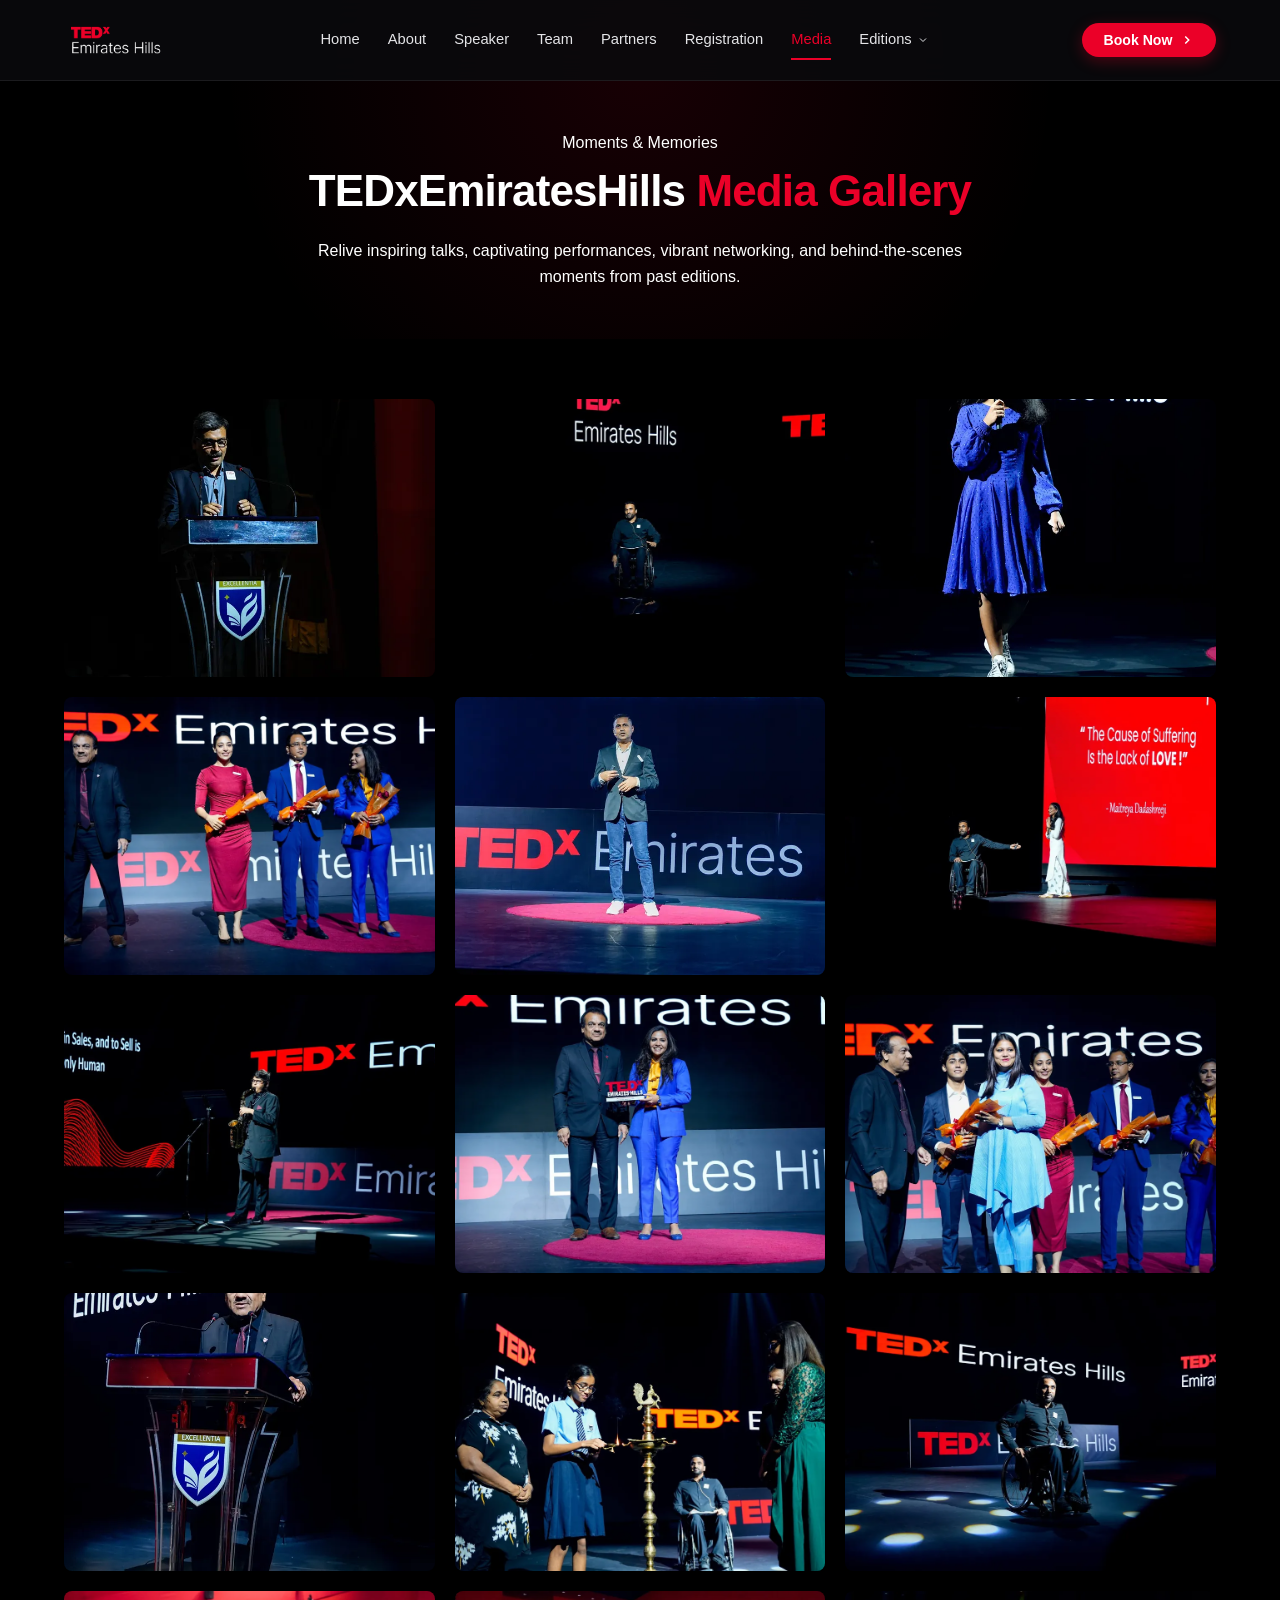
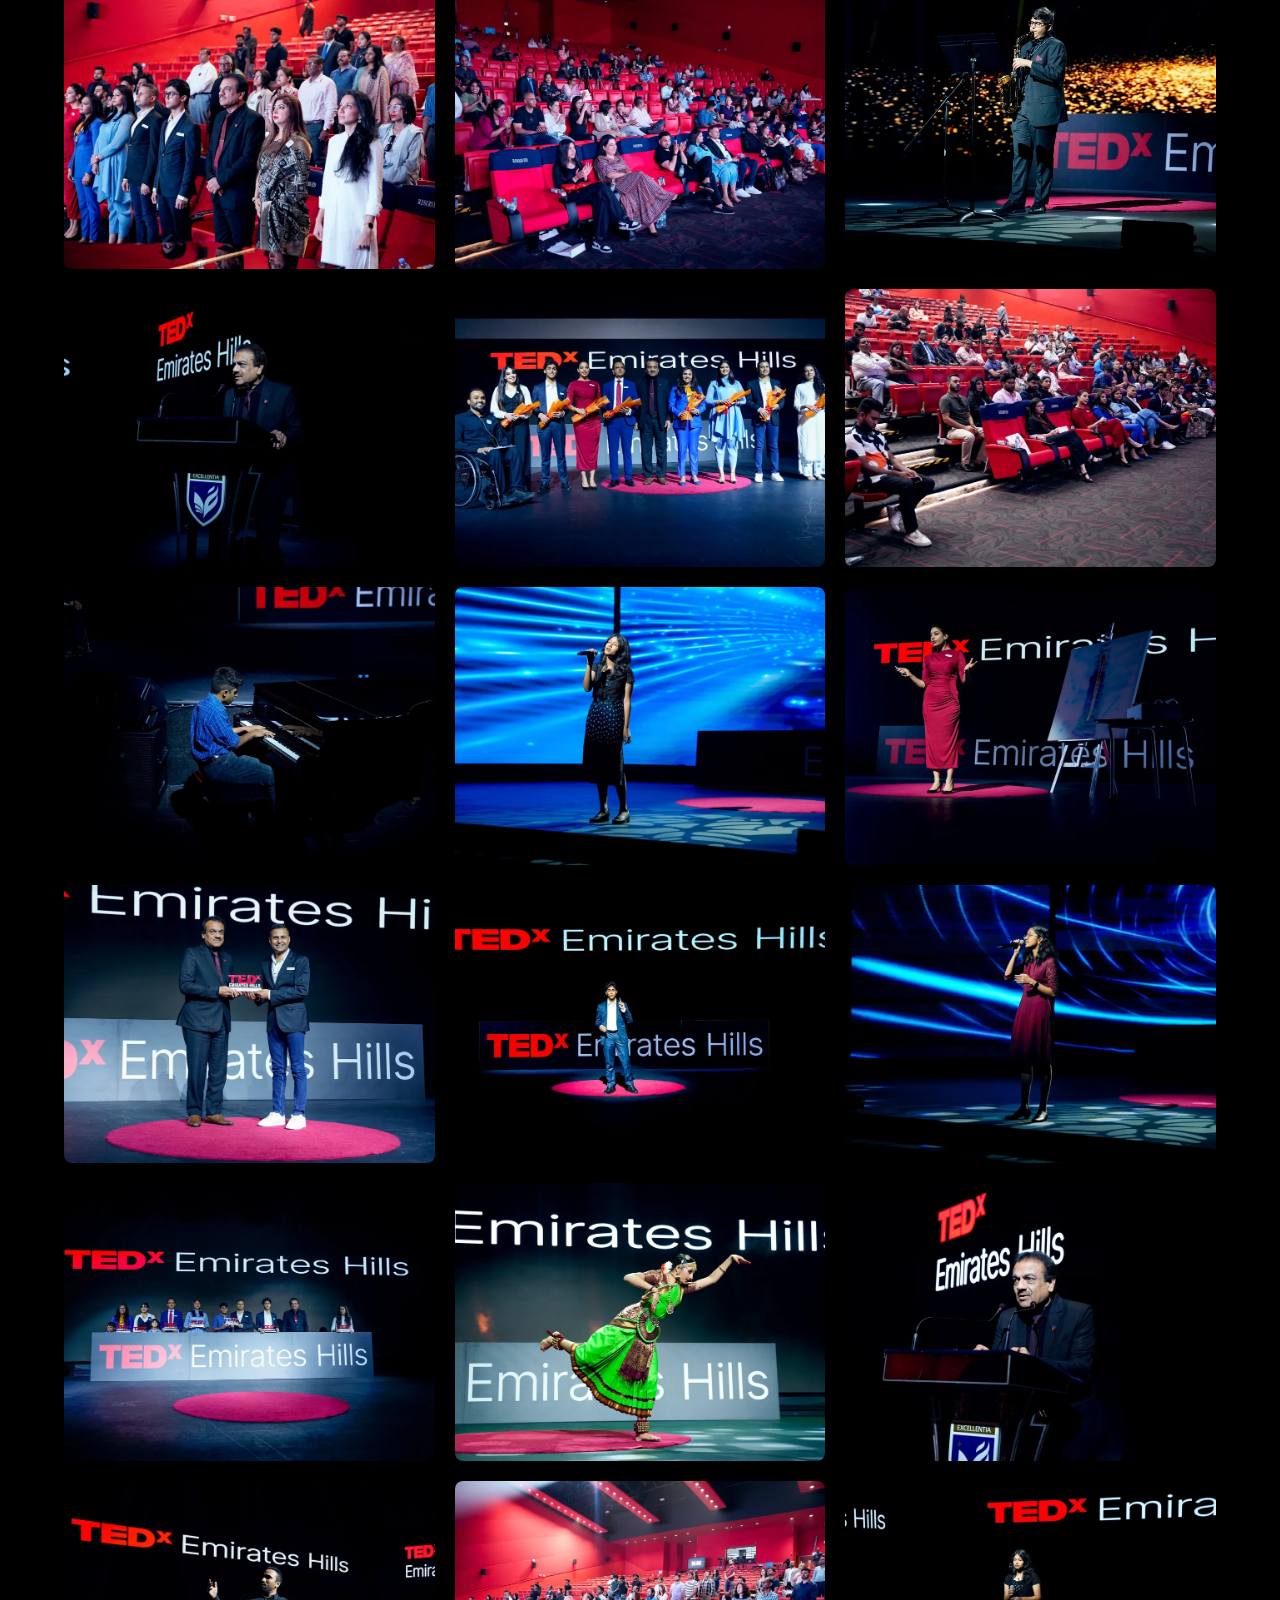
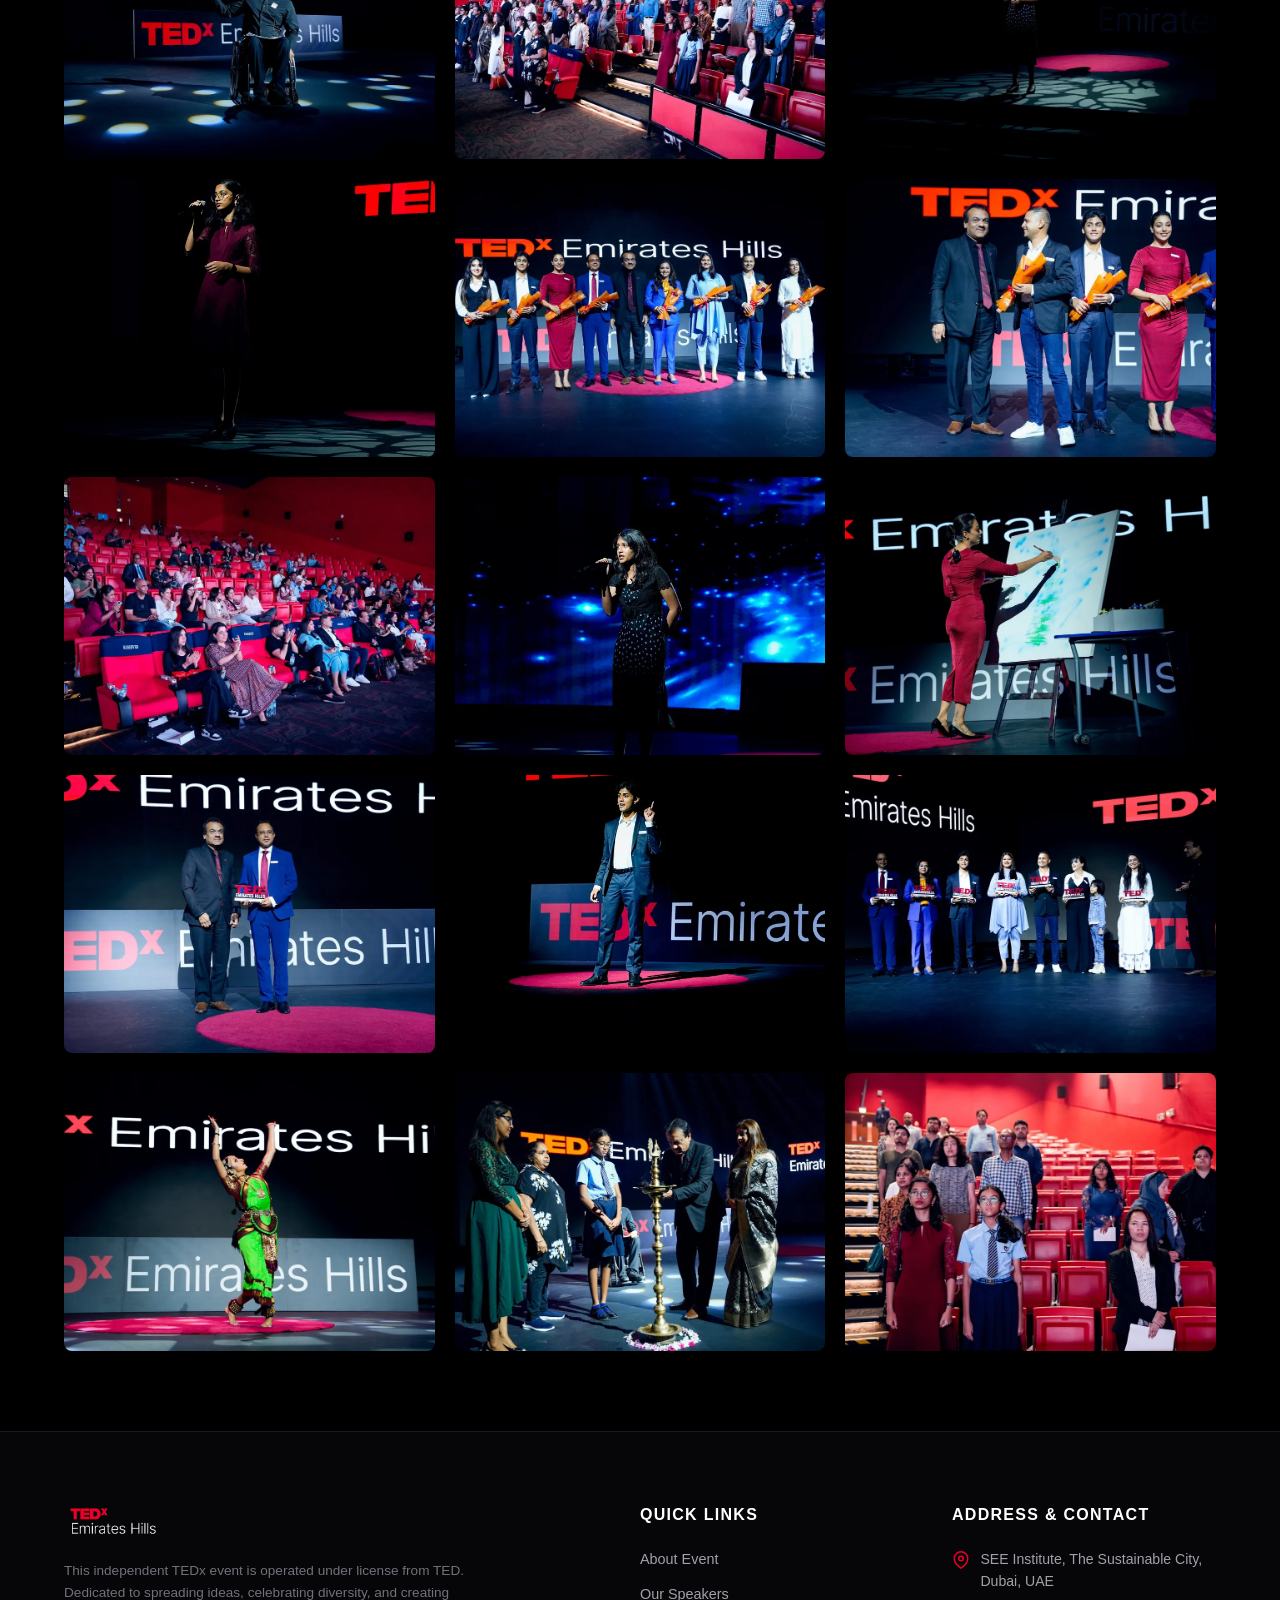
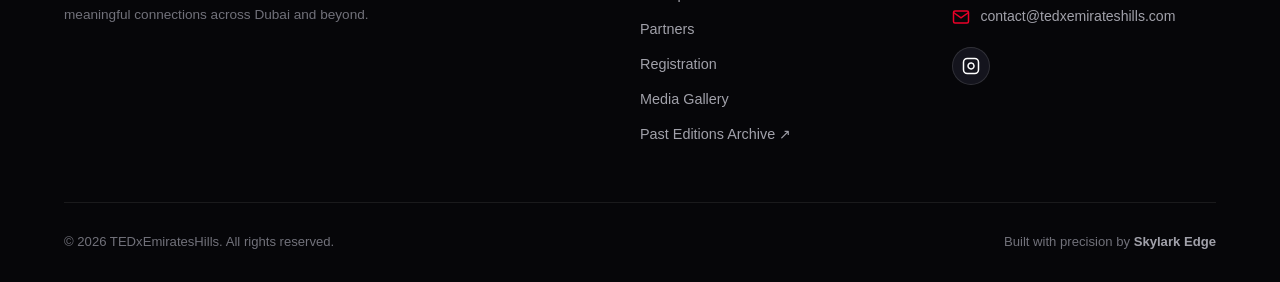
==== media.html @ da3a1e07 "Initial commit: Static, optimized conversion of TEDxEmiratesHills main website" ====
<!DOCTYPE html>
<html lang="en">
<head>
  <meta charset="UTF-8">
  <meta name="viewport" content="width=device-width, initial-scale=1.0">
  <title>Media Gallery | TEDxEmiratesHills</title>
  <meta name="description" content="Explore photos, talks, and moments from past editions of TEDxEmiratesHills in Dubai, UAE.">
  <meta name="keywords" content="TEDxEmiratesHills gallery, TEDx Dubai photos, TEDx media, event photography">

  <!-- OpenGraph -->
  <meta property="og:title" content="Media Gallery | TEDxEmiratesHills">
  <meta property="og:description" content="Relive memorable moments from TEDxEmiratesHills editions.">
  <meta property="og:image" content="assets/images/gallery/photo-01.webp">
  <meta property="og:url" content="https://tedxemirateshills.com/media.html">
  <meta property="og:type" content="website">

  <!-- Favicon -->
  <link rel="icon" type="image/png" href="assets/images/common/favicon.png">

  <!-- Stylesheet -->
  <link rel="stylesheet" href="assets/css/style.css">
</head>
<body>

  <!-- ========================================================================
       PRELOADER
       ======================================================================== -->
  <div id="preloader">
    <img src="assets/images/common/logo.png" alt="TEDxEmiratesHills" class="preloader-logo">
    <div class="preloader-spinner"></div>
  </div>

  <!-- ========================================================================
       HEADER & NAVBAR
       ======================================================================== -->
  <header class="site-header scrolled">
    <div class="container nav-container">
      <div class="brand-wrap">
        <a href="index.html" title="TEDxEmiratesHills">
          <img src="assets/images/common/logo.png" alt="TEDxEmiratesHills Logo" class="brand-logo">
        </a>
      </div>

      <nav class="main-nav" id="main-nav-menu" aria-label="Main Navigation">
        <a href="index.html" class="nav-link">Home</a>
        <a href="index.html#about" class="nav-link">About</a>
        <a href="index.html#speaker" class="nav-link">Speaker</a>
        <a href="index.html#team" class="nav-link">Team</a>
        <a href="index.html#partner1" class="nav-link">Partners</a>
        <a href="index.html#ticket" class="nav-link">Registration</a>
        <a href="media.html" class="nav-link active">Media</a>
        
        <!-- Editions Dropdown -->
        <div class="nav-dropdown">
          <span class="nav-dropdown-toggle">
            <span>Editions</span>
            <svg width="12" height="12" viewBox="0 0 24 24" fill="none" stroke="currentColor" stroke-width="2"><path d="m6 9 6 6 6-6"></path></svg>
          </span>
          <div class="nav-dropdown-menu">
            <a href="https://event.tedxemirateshills.com" target="_blank" rel="noopener noreferrer" class="nav-dropdown-item">All Editions Hub ↗</a>
            <a href="https://event.tedxemirateshills.com#edition-2026" target="_blank" rel="noopener noreferrer" class="nav-dropdown-item">2026 Edition</a>
            <a href="https://event.tedxemirateshills.com#edition-2025" target="_blank" rel="noopener noreferrer" class="nav-dropdown-item">2025 Edition</a>
            <a href="https://event.tedxemirateshills.com#edition-2024" target="_blank" rel="noopener noreferrer" class="nav-dropdown-item">2024 Edition</a>
          </div>
        </div>
      </nav>

      <div class="nav-actions">
        <button class="btn-book-now open-modal-trigger">
          <span>Book Now</span>
          <svg width="14" height="14" viewBox="0 0 24 24" fill="none" stroke="currentColor" stroke-width="2.5"><path d="m9 18 6-6-6-6"></path></svg>
        </button>

        <button class="mobile-menu-btn" id="mobile-menu-toggle" aria-label="Toggle menu" aria-expanded="false">
          <svg width="24" height="24" viewBox="0 0 24 24" fill="none" stroke="currentColor" stroke-width="2"><line x1="3" y1="12" x2="21" y2="12"></line><line x1="3" y1="6" x2="21" y2="6"></line><line x1="3" y1="18" x2="21" y2="18"></line></svg>
        </button>
      </div>
    </div>
  </header>

  <!-- ========================================================================
       HERO BANNER
       ======================================================================== -->
  <section class="media-hero">
    <div class="container">
      <div class="section-tag">
        <span class="tag-dot"></span>
        <span>Moments & Memories</span>
      </div>
      <h1 class="section-title">TEDxEmiratesHills <span>Media Gallery</span></h1>
      <p class="section-lead" style="max-width: 650px; margin: 0.75rem auto 0;">
        Relive inspiring talks, captivating performances, vibrant networking, and behind-the-scenes moments from past editions.
      </p>
    </div>
  </section>

  <!-- ========================================================================
       GALLERY GRID
       ======================================================================== -->
  <section class="section" style="padding-top: 20px;">
    <div class="container">
      <div class="gallery-grid">
        <div class="gallery-item"><img src="assets/images/gallery/photo-01.webp" alt="TEDxEmiratesHills Moment 1" class="gallery-thumb" loading="lazy"></div>
        <div class="gallery-item"><img src="assets/images/gallery/photo-02.webp" alt="TEDxEmiratesHills Moment 2" class="gallery-thumb" loading="lazy"></div>
        <div class="gallery-item"><img src="assets/images/gallery/photo-03.webp" alt="TEDxEmiratesHills Moment 3" class="gallery-thumb" loading="lazy"></div>
        <div class="gallery-item"><img src="assets/images/gallery/photo-04.webp" alt="TEDxEmiratesHills Moment 4" class="gallery-thumb" loading="lazy"></div>
        <div class="gallery-item"><img src="assets/images/gallery/photo-05.webp" alt="TEDxEmiratesHills Moment 5" class="gallery-thumb" loading="lazy"></div>
        <div class="gallery-item"><img src="assets/images/gallery/photo-06.webp" alt="TEDxEmiratesHills Moment 6" class="gallery-thumb" loading="lazy"></div>
        <div class="gallery-item"><img src="assets/images/gallery/photo-07.webp" alt="TEDxEmiratesHills Moment 7" class="gallery-thumb" loading="lazy"></div>
        <div class="gallery-item"><img src="assets/images/gallery/photo-08.webp" alt="TEDxEmiratesHills Moment 8" class="gallery-thumb" loading="lazy"></div>
        <div class="gallery-item"><img src="assets/images/gallery/photo-09.webp" alt="TEDxEmiratesHills Moment 9" class="gallery-thumb" loading="lazy"></div>
        <div class="gallery-item"><img src="assets/images/gallery/photo-10.webp" alt="TEDxEmiratesHills Moment 10" class="gallery-thumb" loading="lazy"></div>
        <div class="gallery-item"><img src="assets/images/gallery/photo-11.webp" alt="TEDxEmiratesHills Moment 11" class="gallery-thumb" loading="lazy"></div>
        <div class="gallery-item"><img src="assets/images/gallery/photo-12.webp" alt="TEDxEmiratesHills Moment 12" class="gallery-thumb" loading="lazy"></div>
        <div class="gallery-item"><img src="assets/images/gallery/photo-13.webp" alt="TEDxEmiratesHills Moment 13" class="gallery-thumb" loading="lazy"></div>
        <div class="gallery-item"><img src="assets/images/gallery/photo-14.webp" alt="TEDxEmiratesHills Moment 14" class="gallery-thumb" loading="lazy"></div>
        <div class="gallery-item"><img src="assets/images/gallery/photo-15.webp" alt="TEDxEmiratesHills Moment 15" class="gallery-thumb" loading="lazy"></div>
        <div class="gallery-item"><img src="assets/images/gallery/photo-16.webp" alt="TEDxEmiratesHills Moment 16" class="gallery-thumb" loading="lazy"></div>
        <div class="gallery-item"><img src="assets/images/gallery/photo-17.webp" alt="TEDxEmiratesHills Moment 17" class="gallery-thumb" loading="lazy"></div>
        <div class="gallery-item"><img src="assets/images/gallery/photo-18.webp" alt="TEDxEmiratesHills Moment 18" class="gallery-thumb" loading="lazy"></div>
        <div class="gallery-item"><img src="assets/images/gallery/photo-19.webp" alt="TEDxEmiratesHills Moment 19" class="gallery-thumb" loading="lazy"></div>
        <div class="gallery-item"><img src="assets/images/gallery/photo-20.webp" alt="TEDxEmiratesHills Moment 20" class="gallery-thumb" loading="lazy"></div>
        <div class="gallery-item"><img src="assets/images/gallery/photo-21.webp" alt="TEDxEmiratesHills Moment 21" class="gallery-thumb" loading="lazy"></div>
        <div class="gallery-item"><img src="assets/images/gallery/photo-22.webp" alt="TEDxEmiratesHills Moment 22" class="gallery-thumb" loading="lazy"></div>
        <div class="gallery-item"><img src="assets/images/gallery/photo-23.webp" alt="TEDxEmiratesHills Moment 23" class="gallery-thumb" loading="lazy"></div>
        <div class="gallery-item"><img src="assets/images/gallery/photo-24.webp" alt="TEDxEmiratesHills Moment 24" class="gallery-thumb" loading="lazy"></div>
        <div class="gallery-item"><img src="assets/images/gallery/photo-25.webp" alt="TEDxEmiratesHills Moment 25" class="gallery-thumb" loading="lazy"></div>
        <div class="gallery-item"><img src="assets/images/gallery/photo-26.webp" alt="TEDxEmiratesHills Moment 26" class="gallery-thumb" loading="lazy"></div>
        <div class="gallery-item"><img src="assets/images/gallery/photo-27.webp" alt="TEDxEmiratesHills Moment 27" class="gallery-thumb" loading="lazy"></div>
        <div class="gallery-item"><img src="assets/images/gallery/photo-28.webp" alt="TEDxEmiratesHills Moment 28" class="gallery-thumb" loading="lazy"></div>
        <div class="gallery-item"><img src="assets/images/gallery/photo-29.webp" alt="TEDxEmiratesHills Moment 29" class="gallery-thumb" loading="lazy"></div>
        <div class="gallery-item"><img src="assets/images/gallery/photo-30.webp" alt="TEDxEmiratesHills Moment 30" class="gallery-thumb" loading="lazy"></div>
        <div class="gallery-item"><img src="assets/images/gallery/photo-31.webp" alt="TEDxEmiratesHills Moment 31" class="gallery-thumb" loading="lazy"></div>
        <div class="gallery-item"><img src="assets/images/gallery/photo-32.webp" alt="TEDxEmiratesHills Moment 32" class="gallery-thumb" loading="lazy"></div>
        <div class="gallery-item"><img src="assets/images/gallery/photo-33.webp" alt="TEDxEmiratesHills Moment 33" class="gallery-thumb" loading="lazy"></div>
        <div class="gallery-item"><img src="assets/images/gallery/photo-34.webp" alt="TEDxEmiratesHills Moment 34" class="gallery-thumb" loading="lazy"></div>
        <div class="gallery-item"><img src="assets/images/gallery/photo-35.webp" alt="TEDxEmiratesHills Moment 35" class="gallery-thumb" loading="lazy"></div>
        <div class="gallery-item"><img src="assets/images/gallery/photo-36.webp" alt="TEDxEmiratesHills Moment 36" class="gallery-thumb" loading="lazy"></div>
        <div class="gallery-item"><img src="assets/images/gallery/photo-37.webp" alt="TEDxEmiratesHills Moment 37" class="gallery-thumb" loading="lazy"></div>
        <div class="gallery-item"><img src="assets/images/gallery/photo-38.webp" alt="TEDxEmiratesHills Moment 38" class="gallery-thumb" loading="lazy"></div>
        <div class="gallery-item"><img src="assets/images/gallery/photo-39.webp" alt="TEDxEmiratesHills Moment 39" class="gallery-thumb" loading="lazy"></div>
        <div class="gallery-item"><img src="assets/images/gallery/photo-40.webp" alt="TEDxEmiratesHills Moment 40" class="gallery-thumb" loading="lazy"></div>
        <div class="gallery-item"><img src="assets/images/gallery/photo-41.webp" alt="TEDxEmiratesHills Moment 41" class="gallery-thumb" loading="lazy"></div>
        <div class="gallery-item"><img src="assets/images/gallery/photo-42.webp" alt="TEDxEmiratesHills Moment 42" class="gallery-thumb" loading="lazy"></div>
      </div>
    </div>
  </section>

  <!-- ========================================================================
       LIGHTBOX VIEWER
       ======================================================================== -->
  <div class="lightbox-modal" id="gallery-lightbox" role="dialog" aria-modal="true" aria-label="Image preview">
    <button class="lightbox-close" aria-label="Close image preview">&times;</button>
    <img src="" alt="" class="lightbox-img" id="lightbox-img">
  </div>

  <!-- ========================================================================
       FOOTER
       ======================================================================== -->
  <footer class="site-footer">
    <div class="container">
      
      <div class="footer-top">
        <div class="footer-brand">
          <img src="assets/images/common/logo.png" alt="TEDxEmiratesHills" class="footer-logo">
          <p>
            This independent TEDx event is operated under license from TED. Dedicated to spreading ideas, celebrating diversity, and creating meaningful connections across Dubai and beyond.
          </p>
        </div>

        <div class="footer-col">
          <h4 class="footer-col-title">Quick Links</h4>
          <div class="footer-links">
            <a href="index.html#about" class="footer-link">About Event</a>
            <a href="index.html#speaker" class="footer-link">Our Speakers</a>
            <a href="index.html#partner1" class="footer-link">Partners</a>
            <a href="index.html#ticket" class="footer-link">Registration</a>
            <a href="media.html" class="footer-link">Media Gallery</a>
            <a href="https://event.tedxemirateshills.com" target="_blank" rel="noopener noreferrer" class="footer-link">Past Editions Archive ↗</a>
          </div>
        </div>

        <div class="footer-col">
          <h4 class="footer-col-title">Address & Contact</h4>
          <div class="footer-contact-item">
            <svg width="18" height="18" viewBox="0 0 24 24" fill="none" stroke="currentColor" stroke-width="2"><path d="M21 10c0 7-9 13-9 13s-9-6-9-13a9 9 0 0 1 18 0z"></path><circle cx="12" cy="10" r="3"></circle></svg>
            <span>SEE Institute, The Sustainable City, Dubai, UAE</span>
          </div>
          <div class="footer-contact-item">
            <svg width="18" height="18" viewBox="0 0 24 24" fill="none" stroke="currentColor" stroke-width="2"><path d="M4 4h16c1.1 0 2 .9 2 2v12c0 1.1-.9 2-2 2H4c-1.1 0-2-.9-2-2V6c0-1.1.9-2 2-2z"></path><polyline points="22,6 12,13 2,6"></polyline></svg>
            <a href="mailto:contact@tedxemirateshills.com" class="footer-link">contact@tedxemirateshills.com</a>
          </div>

          <div class="social-links">
            <a href="https://www.instagram.com/tedxemirateshills/" target="_blank" rel="noopener noreferrer" class="social-link" title="Instagram">
              <svg width="18" height="18" viewBox="0 0 24 24" fill="none" stroke="currentColor" stroke-width="2"><rect x="2" y="2" width="20" height="20" rx="5" ry="5"></rect><path d="M16 11.37A4 4 0 1 1 12.63 8 4 4 0 0 1 16 11.37z"></path><line x1="17.5" y1="6.5" x2="17.51" y2="6.5"></line></svg>
            </a>
          </div>
        </div>
      </div>

      <div class="footer-bottom">
        <p>&copy; 2026 TEDxEmiratesHills. All rights reserved.</p>
        <p>Built with precision by <a href="https://skylarkedge.in" target="_blank" rel="noopener noreferrer" class="credit-link">Skylark Edge</a></p>
      </div>

    </div>
  </footer>

  <!-- ========================================================================
       MODAL DIALOG (BOOK NOW / FREE TICKET)
       ======================================================================== -->
  <div class="modal-backdrop" id="booking-modal" role="dialog" aria-modal="true" aria-labelledby="modal-title">
    <div class="modal-dialog">
      <button class="modal-close-btn modal-close-trigger" aria-label="Close modal">&times;</button>
      
      <div class="modal-header">
        <h3 id="modal-title">Reserve Your Spot at <span>TEDx Emirates Hills</span></h3>
      </div>

      <div class="modal-body">
        <p>
          Tickets to <strong>TEDxEmiratesHills 2026 are FREE!</strong> We’re excited to welcome you to another inspiring TEDx experience. Attendee registration will be opening soon, and there is no ticket fee to attend.
        </p>
        <p>
          Get ready for an event filled with powerful ideas, meaningful conversations, inspiring speakers, and unforgettable experiences — all completely FREE to attend.
        </p>
        <a href="https://tedxemirateshills.ticmint.com/event/tedx-emirates-hills-16449" target="_blank" rel="noopener noreferrer" class="btn-hero-primary" style="display:inline-flex; width:100%; justify-content:center;">
          <span>Book Free Ticket on Ticmint ↗</span>
        </a>
      </div>
    </div>
  </div>

  <!-- JavaScript -->
  <script src="assets/js/main.js"></script>
</body>
</html>
---- assets/css/style.css ----
/* ==========================================================================
   TEDxEmiratesHills Main Website - Official Production Stylesheet
   Pure, modern, ultra-optimized static CSS
   ========================================================================== */

:root {
  --ted-red: #eb0028;
  --ted-red-hover: #ff173d;
  --ted-red-glow: rgba(235, 0, 40, 0.3);
  --ted-red-soft: rgba(235, 0, 40, 0.1);

  --bg-dark: #000000;
  --bg-dark-surface: #0e0e13;
  --bg-card: #15151c;
  --bg-card-hover: #1c1c25;
  --bg-glass: rgba(10, 10, 14, 0.85);

  --border-subtle: rgba(255, 255, 255, 0.08);
  --border-card: rgba(255, 255, 255, 0.12);
  --border-light: #ececec;

  --text-main: #ffffff;
  --text-muted: #a1a1aa;
  --text-dim: #71717a;
  --text-dark: #18181b;

  --font-sans: -apple-system, BlinkMacSystemFont, "Segoe UI", Roboto, "Helvetica Neue", Arial, sans-serif;
  --font-heading: "Helvetica Neue", Helvetica, Arial, sans-serif;

  --radius-sm: 8px;
  --radius-md: 14px;
  --radius-lg: 20px;
  --radius-full: 9999px;

  --shadow-card: 0 10px 30px rgba(0, 0, 0, 0.6);
  --shadow-hover: 0 16px 40px rgba(0, 0, 0, 0.8), 0 0 20px var(--ted-red-glow);
  --transition: all 0.3s cubic-bezier(0.16, 1, 0.3, 1);
}

*, *::before, *::after {
  box-sizing: border-box;
  margin: 0;
  padding: 0;
}

html {
  scroll-behavior: smooth;
  font-size: 16px;
  background-color: var(--bg-dark);
  color: var(--text-main);
  font-family: var(--font-sans);
  -webkit-font-smoothing: antialiased;
  -moz-osx-font-smoothing: grayscale;
}

body {
  min-height: 100vh;
  line-height: 1.6;
  background-color: var(--bg-dark);
  color: var(--text-main);
  overflow-x: hidden;
}

a {
  color: inherit;
  text-decoration: none;
}

img {
  max-width: 100%;
  height: auto;
  display: block;
}

button, input {
  font-family: inherit;
}

.container {
  width: 100%;
  max-width: 1200px;
  margin: 0 auto;
  padding: 0 1.5rem;
}

/* ==========================================================================
   PRELOADER
   ========================================================================== */

#preloader {
  position: fixed;
  inset: 0;
  background: #000000;
  z-index: 99999;
  display: flex;
  flex-direction: column;
  align-items: center;
  justify-content: center;
  transition: opacity 0.5s ease, visibility 0.5s ease;
}

#preloader.fade-out {
  opacity: 0;
  visibility: hidden;
  pointer-events: none;
}

.preloader-logo {
  height: 48px;
  width: auto;
  margin-bottom: 1.5rem;
  animation: pulseLogo 1.8s infinite ease-in-out;
}

.preloader-spinner {
  width: 40px;
  height: 40px;
  border: 3px solid rgba(255, 255, 255, 0.1);
  border-top-color: var(--ted-red);
  border-radius: 50%;
  animation: spin 0.8s linear infinite;
}

@keyframes spin {
  to { transform: rotate(360deg); }
}

@keyframes pulseLogo {
  0%, 100% { opacity: 0.8; transform: scale(0.98); }
  50% { opacity: 1; transform: scale(1.02); }
}

/* ==========================================================================
   HEADER & NAVBAR
   ========================================================================== */

.site-header {
  position: fixed;
  top: 0;
  left: 0;
  right: 0;
  z-index: 1000;
  background: var(--bg-glass);
  backdrop-filter: blur(16px);
  -webkit-backdrop-filter: blur(16px);
  border-bottom: 1px solid var(--border-subtle);
  transition: var(--transition);
}

.nav-container {
  display: flex;
  align-items: center;
  justify-content: space-between;
  height: 80px;
  gap: 1rem;
}

.brand-wrap {
  display: flex;
  align-items: center;
}

.brand-logo {
  height: 40px;
  width: auto;
  object-fit: contain;
}

.main-nav {
  display: flex;
  align-items: center;
  gap: 1.75rem;
}

.nav-link {
  font-size: 0.92rem;
  font-weight: 500;
  color: #e4e4e7;
  transition: var(--transition);
  position: relative;
  padding: 0.5rem 0;
}

.nav-link:hover,
.nav-link.active {
  color: var(--ted-red);
}

.nav-link::after {
  content: "";
  position: absolute;
  bottom: 0;
  left: 0;
  width: 0%;
  height: 2px;
  background: var(--ted-red);
  transition: width 0.3s ease;
}

.nav-link:hover::after,
.nav-link.active::after {
  width: 100%;
}

/* Dropdown */
.nav-dropdown {
  position: relative;
  display: inline-block;
}

.nav-dropdown-toggle {
  display: inline-flex;
  align-items: center;
  gap: 0.3rem;
  font-size: 0.92rem;
  font-weight: 500;
  color: #e4e4e7;
  cursor: pointer;
  padding: 0.5rem 0;
  transition: var(--transition);
}

.nav-dropdown-toggle:hover {
  color: var(--ted-red);
}

.nav-dropdown-menu {
  position: absolute;
  top: calc(100% + 0.5rem);
  left: 0;
  background: #121218;
  border: 1px solid var(--border-card);
  border-radius: var(--radius-sm);
  padding: 0.5rem 0;
  min-width: 180px;
  box-shadow: 0 10px 30px rgba(0, 0, 0, 0.7);
  opacity: 0;
  visibility: hidden;
  transform: translateY(10px);
  transition: var(--transition);
  z-index: 100;
}

.nav-dropdown:hover .nav-dropdown-menu {
  opacity: 1;
  visibility: visible;
  transform: translateY(0);
}

.nav-dropdown-item {
  display: block;
  padding: 0.6rem 1.25rem;
  font-size: 0.85rem;
  color: #d4d4d8;
  transition: var(--transition);
}

.nav-dropdown-item:hover {
  background: rgba(235, 0, 40, 0.15);
  color: #ffffff;
}

.nav-actions {
  display: flex;
  align-items: center;
  gap: 1rem;
}

.btn-book-now {
  display: inline-flex;
  align-items: center;
  gap: 0.5rem;
  background: var(--ted-red);
  color: #ffffff;
  padding: 0.55rem 1.35rem;
  border-radius: var(--radius-full);
  font-size: 0.88rem;
  font-weight: 700;
  border: none;
  cursor: pointer;
  box-shadow: 0 4px 15px var(--ted-red-glow);
  transition: var(--transition);
}

.btn-book-now:hover {
  background: var(--ted-red-hover);
  transform: translateY(-2px);
  box-shadow: 0 6px 20px rgba(235, 0, 40, 0.45);
}

.mobile-menu-btn {
  display: none;
  background: transparent;
  border: none;
  color: #ffffff;
  cursor: pointer;
  padding: 0.5rem;
}

/* ==========================================================================
   HERO SECTION
   ========================================================================== */

.hero-section {
  padding: 140px 0 60px;
  position: relative;
  background: radial-gradient(circle at 50% 20%, rgba(235, 0, 40, 0.12) 0%, transparent 60%),
              radial-gradient(circle at 10% 80%, rgba(30, 10, 15, 0.5) 0%, transparent 50%),
              #000000;
  overflow: hidden;
  text-align: center;
}

.hero-content {
  position: relative;
  z-index: 2;
  max-width: 900px;
  margin: 0 auto;
}

.hero-logo-banner {
  max-width: 480px;
  margin: 0 auto 1.5rem;
  filter: drop-shadow(0 10px 20px rgba(0, 0, 0, 0.5));
}

.hero-headline {
  font-size: clamp(2rem, 5vw, 3.25rem);
  font-weight: 800;
  letter-spacing: -0.02em;
  line-height: 1.2;
  margin-bottom: 1.25rem;
  color: #ffffff;
}

.hero-date-box {
  display: inline-flex;
  align-items: center;
  gap: 0.65rem;
  background: rgba(255, 255, 255, 0.05);
  border: 1px solid var(--border-card);
  padding: 0.55rem 1.25rem;
  border-radius: var(--radius-full);
  font-size: 0.95rem;
  font-weight: 600;
  color: #f4f4f5;
  margin-bottom: 1.75rem;
}

.hero-date-box svg {
  color: var(--ted-red);
}

.hero-cta-group {
  display: flex;
  align-items: center;
  justify-content: center;
  gap: 1rem;
  flex-wrap: wrap;
}

.btn-hero-primary {
  display: inline-flex;
  align-items: center;
  gap: 0.5rem;
  background: var(--ted-red);
  color: #ffffff;
  padding: 0.8rem 2rem;
  border-radius: var(--radius-full);
  font-size: 1rem;
  font-weight: 700;
  box-shadow: 0 4px 20px var(--ted-red-glow);
  transition: var(--transition);
}

.btn-hero-primary:hover {
  background: var(--ted-red-hover);
  transform: translateY(-2px);
  box-shadow: 0 8px 25px rgba(235, 0, 40, 0.5);
}

.btn-hero-secondary {
  display: inline-flex;
  align-items: center;
  gap: 0.5rem;
  background: rgba(255, 255, 255, 0.08);
  border: 1px solid var(--border-card);
  color: #ffffff;
  padding: 0.8rem 1.75rem;
  border-radius: var(--radius-full);
  font-size: 1rem;
  font-weight: 600;
  transition: var(--transition);
}

.btn-hero-secondary:hover {
  background: rgba(255, 255, 255, 0.15);
  transform: translateY(-2px);
}

/* ==========================================================================
   ABOUT SECTION
   ========================================================================== */

.about-section {
  padding: 80px 0;
  background: #000000;
  position: relative;
}

.section-title-wrap {
  text-align: center;
  margin-bottom: 3.5rem;
}

.section-subtitle {
  color: var(--ted-red);
  font-size: 0.88rem;
  font-weight: 800;
  text-transform: uppercase;
  letter-spacing: 0.1em;
  margin-bottom: 0.5rem;
  display: block;
}

.section-title {
  font-size: clamp(2rem, 4vw, 2.75rem);
  font-weight: 800;
  letter-spacing: -0.02em;
  color: #ffffff;
}

.section-title span {
  color: var(--ted-red);
}

.about-lead-box {
  background: linear-gradient(135deg, #14141d 0%, #0c0c12 100%);
  border: 1px solid var(--border-card);
  border-radius: var(--radius-lg);
  padding: 2.5rem;
  margin-bottom: 3.5rem;
  box-shadow: var(--shadow-card);
}

.about-lead-header {
  display: flex;
  align-items: center;
  justify-content: space-between;
  flex-wrap: wrap;
  gap: 1rem;
  padding-bottom: 1.5rem;
  margin-bottom: 1.5rem;
  border-bottom: 1px solid var(--border-subtle);
}

.about-theme-title {
  font-size: 1.35rem;
  font-weight: 700;
  color: #ffffff;
}

.about-meta-tag {
  display: inline-flex;
  align-items: center;
  gap: 0.45rem;
  background: rgba(235, 0, 40, 0.12);
  color: #ff4d66;
  border: 1px solid rgba(235, 0, 40, 0.3);
  padding: 0.35rem 0.85rem;
  border-radius: var(--radius-full);
  font-size: 0.82rem;
  font-weight: 600;
}

.about-lead-body p {
  color: #d1d5db;
  font-size: 1.05rem;
  line-height: 1.8;
  margin-bottom: 1.25rem;
}

.about-lead-body p:last-child {
  margin-bottom: 0;
}

/* 4 Feature Cards (from WordPress Elementor source) */
.about_tedx_features {
  display: grid;
  grid-template-columns: repeat(4, 1fr);
  gap: 1.5rem;
  margin-top: 2rem;
}

.about_feature_card {
  background: #13131b;
  border: 1px solid var(--border-card);
  border-radius: 14px;
  padding: 30px 24px;
  min-height: 270px;
  display: flex;
  flex-direction: column;
  transition: var(--transition);
  position: relative;
  overflow: hidden;
  box-shadow: 0 10px 30px rgba(0, 0, 0, 0.4);
}

.about_feature_card::before {
  content: "";
  position: absolute;
  left: 0;
  top: 0;
  width: 4px;
  height: 100%;
  background: var(--ted-red);
  transform: scaleY(0);
  transform-origin: top;
  transition: 0.35s ease;
}

.about_feature_card:hover::before {
  transform: scaleY(1);
}

.about_feature_card:hover {
  transform: translateY(-6px);
  background: #191924;
  border-color: rgba(235, 0, 40, 0.4);
  box-shadow: 0 16px 40px rgba(0, 0, 0, 0.6);
}

.about_icon_box {
  width: 54px;
  height: 54px;
  border-radius: 12px;
  background: rgba(235, 0, 40, 0.12);
  display: flex;
  align-items: center;
  justify-content: center;
  margin-bottom: 20px;
  transition: 0.35s ease;
}

.about_feature_card:hover .about_icon_box {
  background: var(--ted-red);
}

.about_icon_box svg {
  width: 26px;
  height: 26px;
  fill: var(--ted-red);
  transition: 0.35s ease;
}

.about_feature_card:hover .about_icon_box svg {
  fill: #ffffff;
}

.about_feature_title {
  font-size: 1.2rem;
  font-weight: 700;
  color: #ffffff;
  margin-bottom: 12px;
}

.about_feature_desc {
  color: var(--text-muted);
  font-size: 0.92rem;
  line-height: 1.65;
}

.about_feature_desc strong {
  color: var(--ted-red);
  font-size: 1rem;
}

/* ==========================================================================
   SPEAKERS SECTION
   ========================================================================== */

.speakers-section {
  padding: 90px 0;
  background: radial-gradient(circle at 50% 0%, rgba(20, 10, 15, 0.6) 0%, #000000 60%);
  position: relative;
}

.speakers-grid {
  display: grid;
  grid-template-columns: repeat(4, 1fr);
  gap: 1.75rem;
  margin-bottom: 3.5rem;
}

.speaker-card {
  background: var(--bg-card);
  border: 1px solid var(--border-card);
  border-radius: var(--radius-md);
  padding: 1.75rem 1.25rem;
  display: flex;
  flex-direction: column;
  align-items: center;
  text-align: center;
  transition: var(--transition);
  position: relative;
  overflow: hidden;
}

.speaker-card:hover {
  background: var(--bg-card-hover);
  border-color: rgba(235, 0, 40, 0.5);
  transform: translateY(-6px);
  box-shadow: var(--shadow-hover);
}

.speaker-avatar-wrap {
  width: 128px;
  height: 128px;
  border-radius: 50%;
  position: relative;
  margin-bottom: 1.25rem;
  padding: 3px;
  background: linear-gradient(135deg, var(--ted-red), rgba(255, 255, 255, 0.15));
  box-shadow: 0 6px 20px rgba(0, 0, 0, 0.5);
}

.speaker-img {
  width: 100%;
  height: 100%;
  object-fit: cover;
  border-radius: 50%;
  background: #1b1b22;
  transition: var(--transition);
}

.speaker-card:hover .speaker-img {
  transform: scale(1.04);
}

.speaker-name {
  font-size: 1.15rem;
  font-weight: 700;
  color: #ffffff;
  margin-bottom: 0.4rem;
  line-height: 1.3;
}

.speaker-role {
  font-size: 0.86rem;
  color: var(--text-muted);
  line-height: 1.45;
  margin-top: auto;
}

/* Call to Action: Nominate as Speaker */
.speaker-nominate-banner {
  background: linear-gradient(135deg, rgba(235, 0, 40, 0.12) 0%, rgba(20, 20, 28, 0.8) 100%);
  border: 1px solid rgba(235, 0, 40, 0.35);
  border-radius: var(--radius-lg);
  padding: 2.25rem 2.5rem;
  display: flex;
  align-items: center;
  justify-content: space-between;
  flex-wrap: wrap;
  gap: 1.5rem;
  box-shadow: 0 10px 30px rgba(0, 0, 0, 0.5);
}

.nominate-text h3 {
  font-size: 1.5rem;
  font-weight: 800;
  color: #ffffff;
  margin-bottom: 0.4rem;
}

.nominate-text p {
  color: var(--text-muted);
  font-size: 0.95rem;
}

.btn-nominate {
  display: inline-flex;
  align-items: center;
  gap: 0.5rem;
  background: var(--ted-red);
  color: #ffffff;
  padding: 0.75rem 1.75rem;
  border-radius: var(--radius-full);
  font-size: 0.95rem;
  font-weight: 700;
  box-shadow: 0 4px 15px var(--ted-red-glow);
  transition: var(--transition);
}

.btn-nominate:hover {
  background: var(--ted-red-hover);
  transform: translateY(-2px);
  box-shadow: 0 6px 20px rgba(235, 0, 40, 0.5);
}

/* ==========================================================================
   SPECIAL GUESTS & PERFORMANCES
   ========================================================================== */

.sub-showcase-section {
  padding: 50px 0 80px;
  background: #000000;
}

.sub-showcase-title {
  text-align: center;
  font-size: 1.75rem;
  font-weight: 800;
  color: #ffffff;
  margin-bottom: 2rem;
}

.sub-showcase-title span {
  color: var(--ted-red);
}

.guests-grid {
  display: grid;
  grid-template-columns: repeat(4, 1fr);
  gap: 1.5rem;
  margin-bottom: 3.5rem;
}

.role-tag {
  display: inline-block;
  font-size: 0.7rem;
  font-weight: 700;
  text-transform: uppercase;
  letter-spacing: 0.08em;
  padding: 0.2rem 0.65rem;
  border-radius: var(--radius-full);
  margin-bottom: 0.75rem;
}

.role-tag-guest {
  background: rgba(235, 0, 40, 0.15);
  color: #ff4d66;
  border: 1px solid rgba(235, 0, 40, 0.3);
}

.role-tag-performer {
  background: rgba(168, 85, 247, 0.15);
  color: #c084fc;
  border: 1px solid rgba(168, 85, 247, 0.3);
}

.role-tag-team {
  background: rgba(59, 130, 246, 0.15);
  color: #60a5fa;
  border: 1px solid rgba(59, 130, 246, 0.3);
}

/* ==========================================================================
   PARTNERS & SPONSORS
   ========================================================================== */

.partners-section {
  padding: 80px 0;
  background: #09090d;
  border-top: 1px solid var(--border-subtle);
  border-bottom: 1px solid var(--border-subtle);
  position: relative;
}

.partners-grid {
  display: grid;
  grid-template-columns: repeat(4, 1fr);
  gap: 1.25rem;
  margin-bottom: 2.5rem;
}

.partner-card {
  background: #14141c;
  border: 1px solid var(--border-card);
  border-radius: var(--radius-md);
  padding: 1.25rem;
  height: 110px;
  display: flex;
  align-items: center;
  justify-content: center;
  transition: var(--transition);
}

.partner-card:hover {
  background: #1c1c28;
  border-color: rgba(235, 0, 40, 0.4);
  transform: translateY(-3px);
  box-shadow: 0 10px 25px rgba(0, 0, 0, 0.5);
}

.partner-logo {
  max-height: 60px;
  max-width: 160px;
  width: auto;
  object-fit: contain;
  transition: var(--transition);
}

.partner-card:hover .partner-logo {
  transform: scale(1.05);
}

.partner-cta-text {
  text-align: center;
  font-size: 1.1rem;
  color: var(--text-muted);
  margin-top: 1.5rem;
}

.partner-cta-text strong {
  color: #ffffff;
}

/* ==========================================================================
   CORE TEAM SECTION
   ========================================================================== */

.team-section {
  padding: 80px 0;
  background: #000000;
}

.team-grid {
  display: grid;
  grid-template-columns: repeat(2, minmax(240px, 320px));
  justify-content: center;
  gap: 2rem;
}

/* ==========================================================================
   VOLUNTEERING SECTION
   ========================================================================== */

.volunteer-section {
  padding: 90px 0;
  background: radial-gradient(circle at 50% 50%, rgba(235, 0, 40, 0.08) 0%, #000000 70%);
  position: relative;
}

.volunteer-box {
  background: linear-gradient(135deg, #161622 0%, #0e0e15 100%);
  border: 1px solid var(--border-card);
  border-radius: var(--radius-lg);
  padding: 3.5rem;
  box-shadow: var(--shadow-card);
  display: grid;
  grid-template-columns: 1.2fr 0.8fr;
  gap: 3rem;
  align-items: center;
}

.volunteer-content h2 {
  font-size: 2.25rem;
  font-weight: 800;
  color: #ffffff;
  margin-bottom: 1.25rem;
}

.volunteer-content h2 span {
  color: var(--ted-red);
}

.volunteer-content p {
  color: #d1d5db;
  font-size: 1rem;
  line-height: 1.8;
  margin-bottom: 1.25rem;
}

.btn-volunteer {
  display: inline-flex;
  align-items: center;
  gap: 0.5rem;
  background: var(--ted-red);
  color: #ffffff;
  padding: 0.8rem 2rem;
  border-radius: var(--radius-full);
  font-size: 0.95rem;
  font-weight: 700;
  box-shadow: 0 4px 15px var(--ted-red-glow);
  transition: var(--transition);
  margin-top: 0.5rem;
}

.btn-volunteer:hover {
  background: var(--ted-red-hover);
  transform: translateY(-2px);
  box-shadow: 0 8px 25px rgba(235, 0, 40, 0.5);
}

.volunteer-media {
  display: flex;
  justify-content: center;
}

.volunteer-img {
  max-width: 320px;
  border-radius: var(--radius-md);
  box-shadow: 0 10px 30px rgba(0, 0, 0, 0.6);
}

/* ==========================================================================
   TICKETS & REGISTRATION
   ========================================================================== */

.tickets-section {
  padding: 90px 0;
  background: #000000;
}

.ticket-banner-box {
  background: linear-gradient(135deg, #181824 0%, #101017 100%);
  border: 1px solid var(--border-card);
  border-radius: var(--radius-lg);
  padding: 3rem;
  display: grid;
  grid-template-columns: 1fr 1fr;
  gap: 3rem;
  align-items: center;
  box-shadow: var(--shadow-card);
}

.ticket-graphic-wrap {
  text-align: center;
}

.ticket-graphic {
  border-radius: var(--radius-md);
  box-shadow: 0 15px 40px rgba(0, 0, 0, 0.7);
  transition: var(--transition);
}

.ticket-graphic:hover {
  transform: scale(1.02);
}

.ticket-info-wrap h2 {
  font-size: 2rem;
  font-weight: 800;
  color: #ffffff;
  margin-bottom: 1rem;
}

.ticket-info-wrap h2 span {
  color: var(--ted-red);
}

.ticket-info-wrap p {
  color: #d1d5db;
  font-size: 0.98rem;
  line-height: 1.75;
  margin-bottom: 1rem;
}

.btn-book-ticket {
  display: inline-flex;
  align-items: center;
  gap: 0.5rem;
  background: var(--ted-red);
  color: #ffffff;
  padding: 0.85rem 2.25rem;
  border-radius: var(--radius-full);
  font-size: 1rem;
  font-weight: 700;
  box-shadow: 0 4px 15px var(--ted-red-glow);
  transition: var(--transition);
  margin-top: 1rem;
}

.btn-book-ticket:hover {
  background: var(--ted-red-hover);
  transform: translateY(-2px);
  box-shadow: 0 8px 25px rgba(235, 0, 40, 0.5);
}

/* ==========================================================================
   MAP & VENUE
   ========================================================================== */

.map-section {
  padding: 80px 0;
  background: #08080c;
}

.map-container {
  border-radius: var(--radius-lg);
  overflow: hidden;
  border: 1px solid var(--border-card);
  box-shadow: var(--shadow-card);
  height: 420px;
}

.map-container iframe {
  width: 100%;
  height: 100%;
  border: none;
}

/* ==========================================================================
   ABOUT TED & TEDX PROGRAM
   ========================================================================== */

.ted-info-section {
  padding: 80px 0;
  background: #000000;
}

.ted-info-grid {
  display: grid;
  grid-template-columns: 1fr 1fr;
  gap: 2.5rem;
}

.ted-info-card {
  background: #111118;
  border: 1px solid var(--border-card);
  border-radius: var(--radius-lg);
  padding: 2.5rem;
  box-shadow: var(--shadow-card);
}

.ted-info-card h3 {
  font-size: 1.5rem;
  font-weight: 800;
  color: #ffffff;
  margin-bottom: 1rem;
}

.ted-info-card h3 span {
  color: var(--ted-red);
}

.ted-info-card p {
  color: #a1a1aa;
  font-size: 0.95rem;
  line-height: 1.75;
  margin-bottom: 1.5rem;
}

.btn-know-more {
  display: inline-flex;
  align-items: center;
  gap: 0.4rem;
  background: transparent;
  color: #ffffff;
  border: 1px solid var(--border-card);
  padding: 0.5rem 1.25rem;
  border-radius: var(--radius-full);
  font-size: 0.85rem;
  font-weight: 600;
  transition: var(--transition);
}

.btn-know-more:hover {
  background: rgba(255, 255, 255, 0.1);
  border-color: #ffffff;
}

/* ==========================================================================
   MODAL POPUP (FREE PASS REGISTRATION)
   ========================================================================== */

.modal-backdrop {
  position: fixed;
  inset: 0;
  background: rgba(0, 0, 0, 0.85);
  backdrop-filter: blur(8px);
  -webkit-backdrop-filter: blur(8px);
  z-index: 9999;
  display: flex;
  align-items: center;
  justify-content: center;
  padding: 1.5rem;
  opacity: 0;
  visibility: hidden;
  transition: var(--transition);
}

.modal-backdrop.active {
  opacity: 1;
  visibility: visible;
}

.modal-dialog {
  background: #15151e;
  border: 1px solid var(--border-card);
  border-radius: var(--radius-lg);
  max-width: 600px;
  width: 100%;
  padding: 2.5rem;
  position: relative;
  box-shadow: 0 25px 60px rgba(0, 0, 0, 0.9);
  transform: translateY(20px) scale(0.96);
  transition: var(--transition);
}

.modal-backdrop.active .modal-dialog {
  transform: translateY(0) scale(1);
}

.modal-close-btn {
  position: absolute;
  top: 1.25rem;
  right: 1.25rem;
  background: rgba(255, 255, 255, 0.08);
  border: none;
  color: #ffffff;
  width: 36px;
  height: 36px;
  border-radius: 50%;
  cursor: pointer;
  display: flex;
  align-items: center;
  justify-content: center;
  font-size: 1.25rem;
  line-height: 1;
  transition: var(--transition);
}

.modal-close-btn:hover {
  background: var(--ted-red);
}

.modal-header h3 {
  font-size: 1.6rem;
  font-weight: 800;
  color: #ffffff;
  margin-bottom: 1rem;
}

.modal-header h3 span {
  color: var(--ted-red);
}

.modal-body p {
  color: #d1d5db;
  font-size: 0.95rem;
  line-height: 1.7;
  margin-bottom: 1.5rem;
}

/* ==========================================================================
   MEDIA PAGE GALLERY (FOR media.html)
   ========================================================================== */

.media-hero {
  padding: 130px 0 50px;
  text-align: center;
  background: radial-gradient(circle at 50% 20%, rgba(235, 0, 40, 0.1) 0%, transparent 60%), #000000;
}

.gallery-grid {
  display: grid;
  grid-template-columns: repeat(auto-fill, minmax(280px, 1fr));
  gap: 1.25rem;
  padding: 40px 0 80px;
}

.gallery-item {
  position: relative;
  border-radius: var(--radius-sm);
  overflow: hidden;
  aspect-ratio: 4 / 3;
  cursor: pointer;
  background: #181820;
}

.gallery-thumb {
  width: 100%;
  height: 100%;
  object-fit: cover;
  transition: transform 0.4s ease;
}

.gallery-item:hover .gallery-thumb {
  transform: scale(1.06);
}

.gallery-item::after {
  content: "";
  position: absolute;
  inset: 0;
  background: rgba(0, 0, 0, 0.3);
  opacity: 0;
  transition: opacity 0.3s ease;
}

.gallery-item:hover::after {
  opacity: 1;
}

/* Lightbox Modal */
.lightbox-modal {
  position: fixed;
  inset: 0;
  background: rgba(0, 0, 0, 0.95);
  z-index: 99999;
  display: flex;
  align-items: center;
  justify-content: center;
  padding: 2rem;
  opacity: 0;
  visibility: hidden;
  transition: var(--transition);
}

.lightbox-modal.active {
  opacity: 1;
  visibility: visible;
}

.lightbox-img {
  max-width: 90vw;
  max-height: 85vh;
  object-fit: contain;
  border-radius: var(--radius-sm);
  box-shadow: 0 10px 40px rgba(0, 0, 0, 0.8);
}

.lightbox-close {
  position: absolute;
  top: 1.5rem;
  right: 1.5rem;
  background: rgba(255, 255, 255, 0.15);
  border: none;
  color: #ffffff;
  width: 44px;
  height: 44px;
  border-radius: 50%;
  cursor: pointer;
  display: flex;
  align-items: center;
  justify-content: center;
  font-size: 1.5rem;
  transition: var(--transition);
}

.lightbox-close:hover {
  background: var(--ted-red);
}

/* ==========================================================================
   FOOTER
   ========================================================================== */

.site-footer {
  background: #060609;
  border-top: 1px solid var(--border-subtle);
  padding: 70px 0 30px;
  font-size: 0.9rem;
}

.footer-top {
  display: grid;
  grid-template-columns: 2fr 1fr 1fr;
  gap: 3rem;
  margin-bottom: 3.5rem;
}

.footer-brand {
  max-width: 420px;
}

.footer-logo {
  height: 38px;
  width: auto;
  margin-bottom: 1.25rem;
}

.footer-brand p {
  color: #71717a;
  font-size: 0.85rem;
  line-height: 1.6;
}

.footer-col-title {
  font-size: 1rem;
  font-weight: 700;
  color: #ffffff;
  text-transform: uppercase;
  letter-spacing: 0.08em;
  margin-bottom: 1.25rem;
}

.footer-links {
  display: flex;
  flex-direction: column;
  gap: 0.75rem;
}

.footer-link {
  color: #a1a1aa;
  transition: var(--transition);
}

.footer-link:hover {
  color: var(--ted-red);
}

.footer-contact-item {
  display: flex;
  align-items: flex-start;
  gap: 0.65rem;
  color: #a1a1aa;
  margin-bottom: 0.75rem;
  font-size: 0.88rem;
}

.footer-contact-item svg {
  color: var(--ted-red);
  flex-shrink: 0;
  margin-top: 0.2rem;
}

.social-links {
  display: flex;
  align-items: center;
  gap: 0.75rem;
  margin-top: 1.25rem;
}

.social-link {
  width: 38px;
  height: 38px;
  border-radius: 50%;
  background: #14141d;
  border: 1px solid var(--border-card);
  display: flex;
  align-items: center;
  justify-content: center;
  color: #ffffff;
  transition: var(--transition);
}

.social-link:hover {
  background: var(--ted-red);
  border-color: var(--ted-red);
  transform: translateY(-2px);
}

.footer-bottom {
  display: flex;
  align-items: center;
  justify-content: space-between;
  flex-wrap: wrap;
  gap: 1rem;
  padding-top: 1.75rem;
  border-top: 1px solid var(--border-subtle);
  font-size: 0.82rem;
  color: #71717a;
}

.credit-link {
  color: #a1a1aa;
  font-weight: 600;
  transition: var(--transition);
}

.credit-link:hover {
  color: #ffffff;
}

/* ==========================================================================
   RESPONSIVE QUERIES
   ========================================================================== */

@media (max-width: 1024px) {
  .about_tedx_features {
    grid-template-columns: repeat(2, 1fr);
  }

  .speakers-grid {
    grid-template-columns: repeat(3, 1fr);
  }

  .guests-grid {
    grid-template-columns: repeat(2, 1fr);
  }

  .partners-grid {
    grid-template-columns: repeat(3, 1fr);
  }

  .volunteer-box,
  .ticket-banner-box,
  .ted-info-grid {
    grid-template-columns: 1fr;
    gap: 2rem;
  }

  .footer-top {
    grid-template-columns: 1fr 1fr;
  }
}

@media (max-width: 768px) {
  .site-header {
    height: 70px;
  }

  .nav-container {
    height: 70px;
  }

  .main-nav {
    position: fixed;
    top: 70px;
    left: 0;
    right: 0;
    background: #0a0a0f;
    border-bottom: 1px solid var(--border-card);
    flex-direction: column;
    align-items: flex-start;
    padding: 1.5rem;
    gap: 1rem;
    transform: translateY(-100%);
    opacity: 0;
    visibility: hidden;
    transition: var(--transition);
  }

  .main-nav.active {
    transform: translateY(0);
    opacity: 1;
    visibility: visible;
  }

  .mobile-menu-btn {
    display: block;
  }

  .hero-section {
    padding: 110px 0 50px;
  }

  .about_tedx_features {
    grid-template-columns: 1fr;
  }

  .speakers-grid {
    grid-template-columns: repeat(2, 1fr);
    gap: 1rem;
  }

  .partners-grid {
    grid-template-columns: repeat(2, 1fr);
  }

  .footer-top {
    grid-template-columns: 1fr;
    gap: 2rem;
  }
}

@media (max-width: 480px) {
  .speakers-grid {
    grid-template-columns: 1fr;
  }

  .team-grid {
    grid-template-columns: 1fr;
  }
}
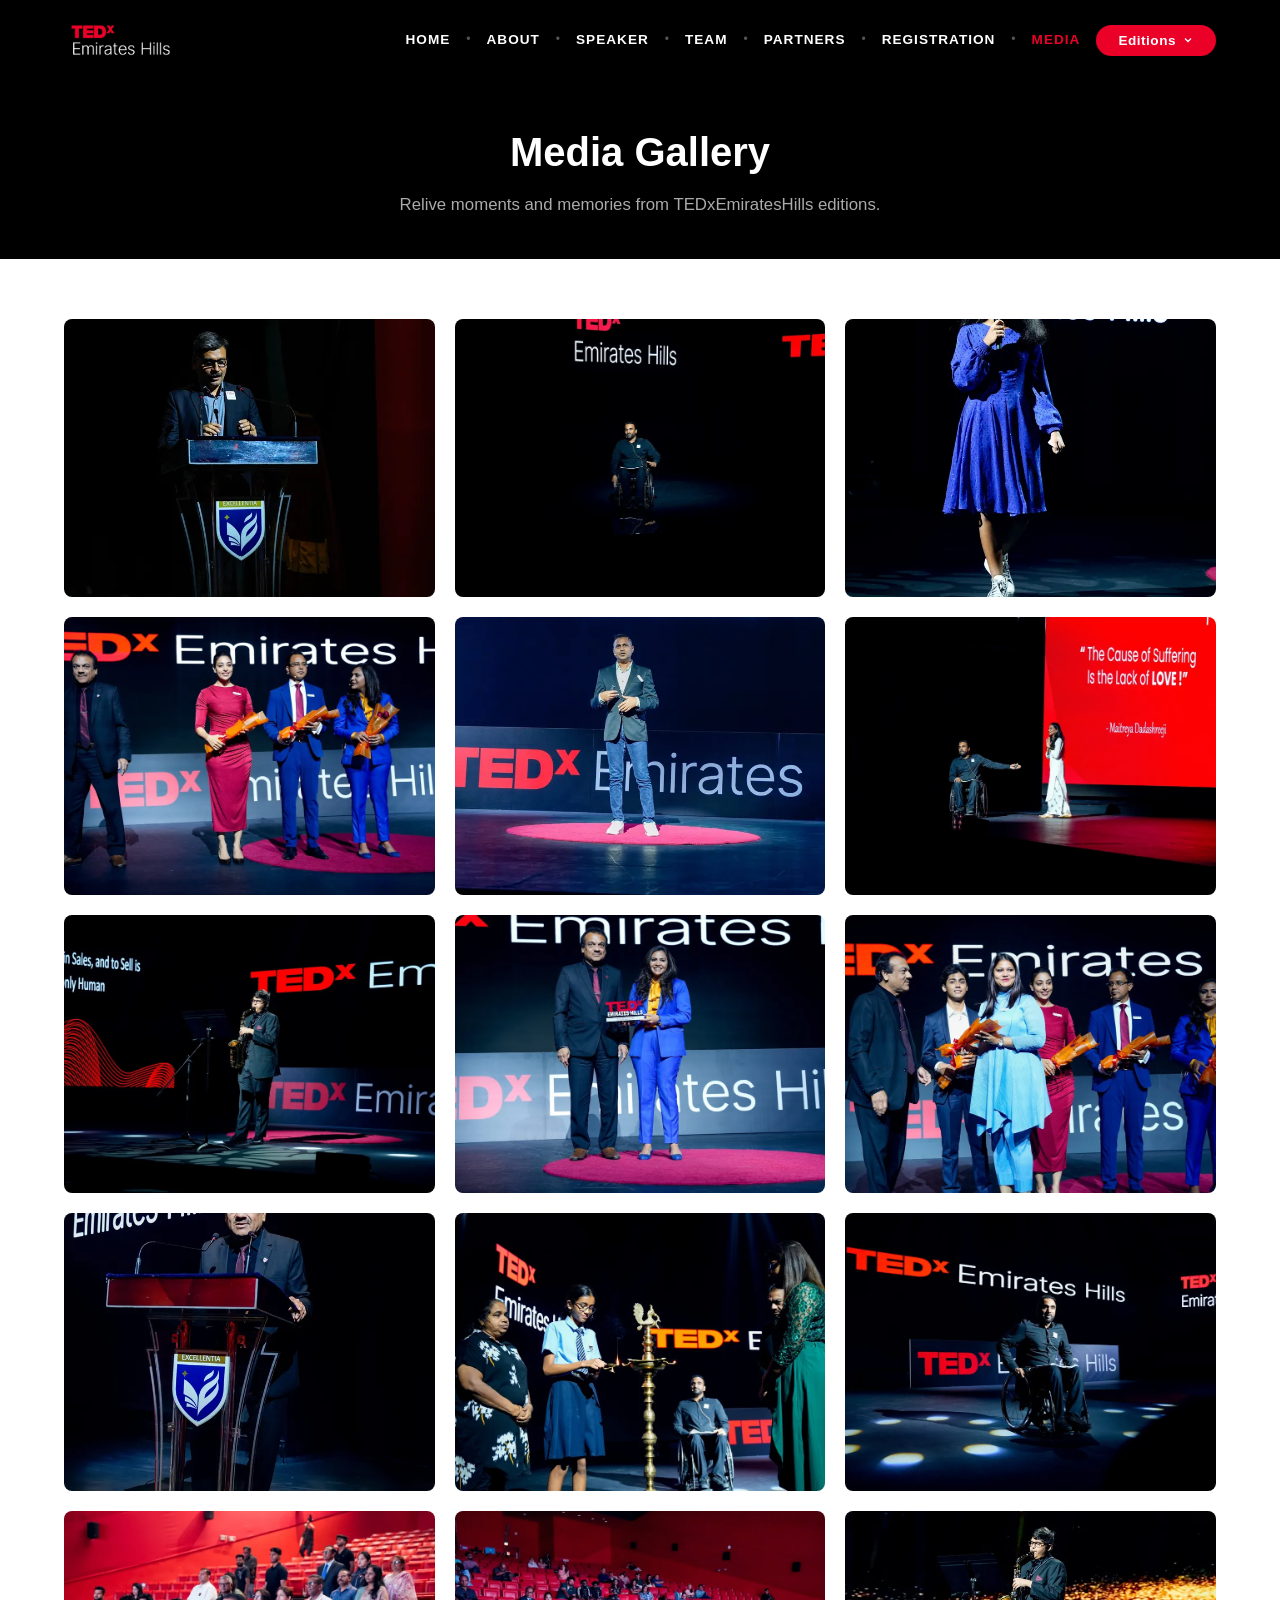
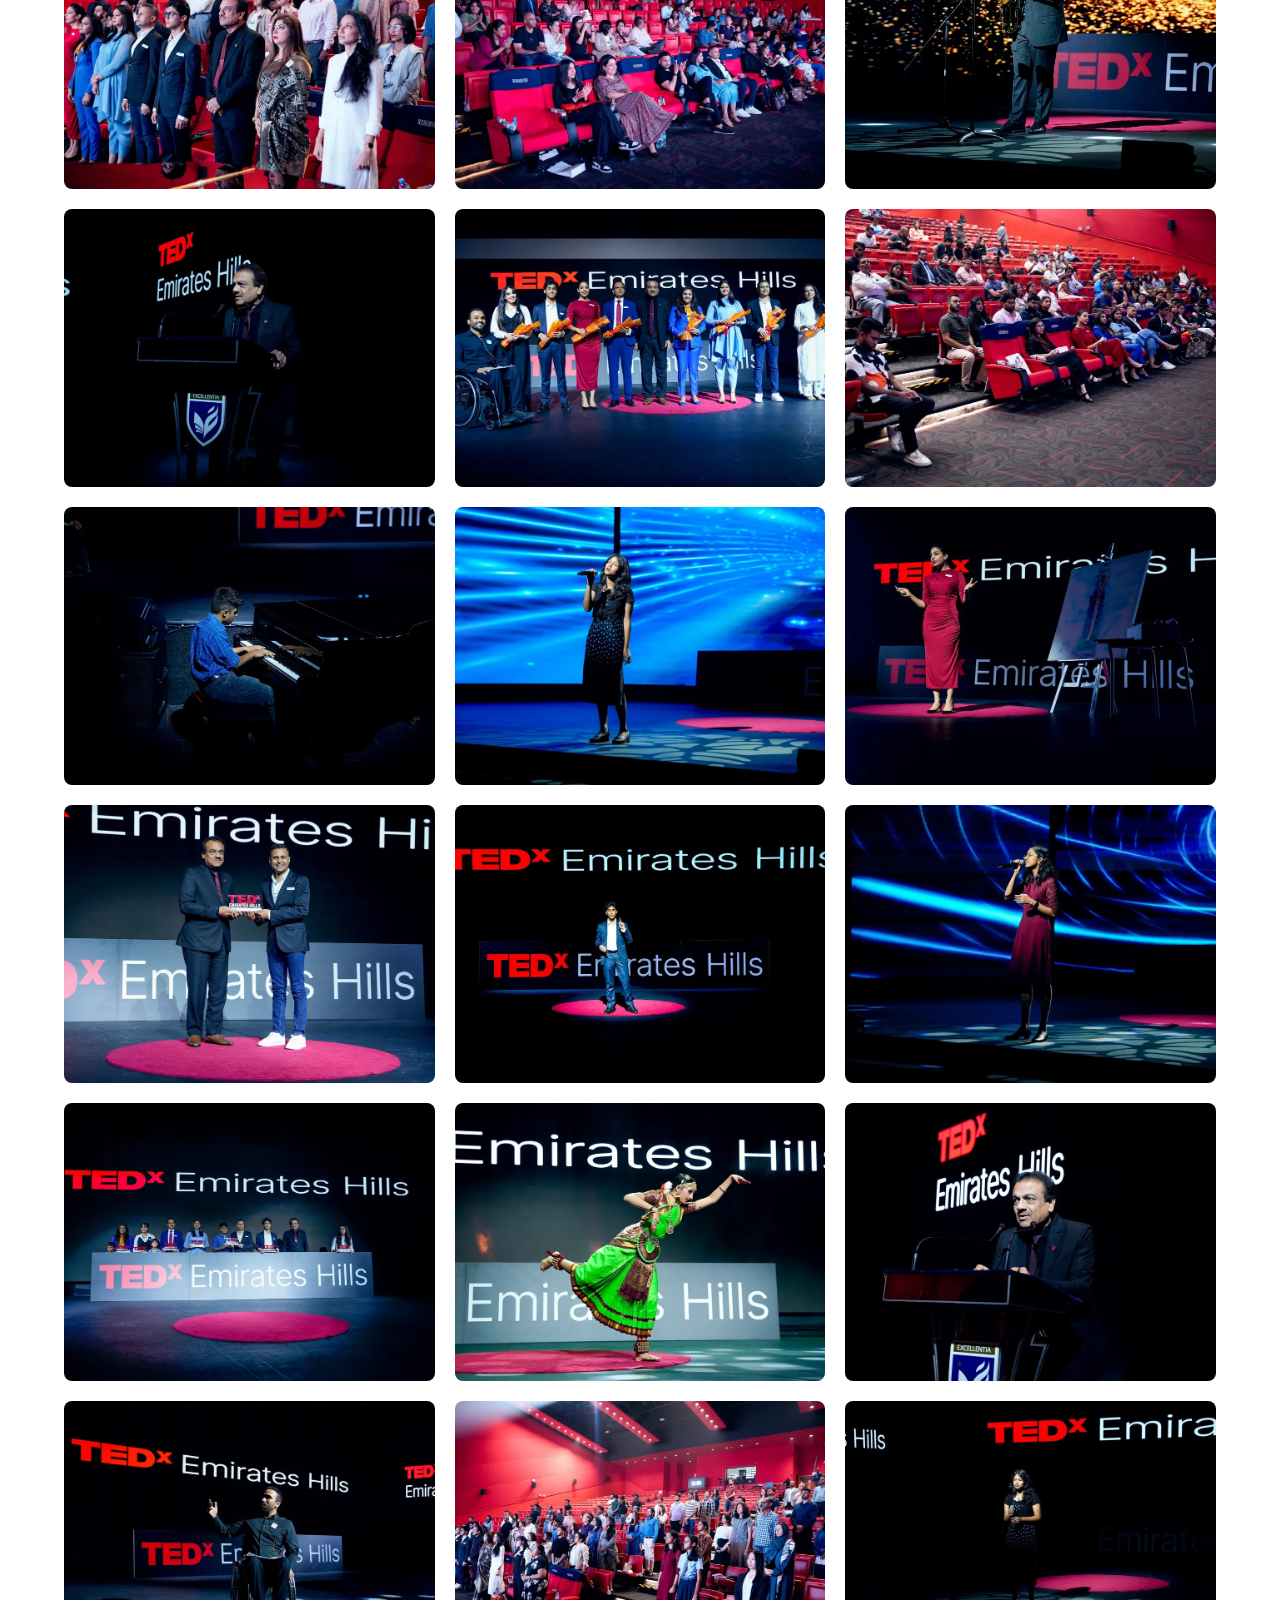
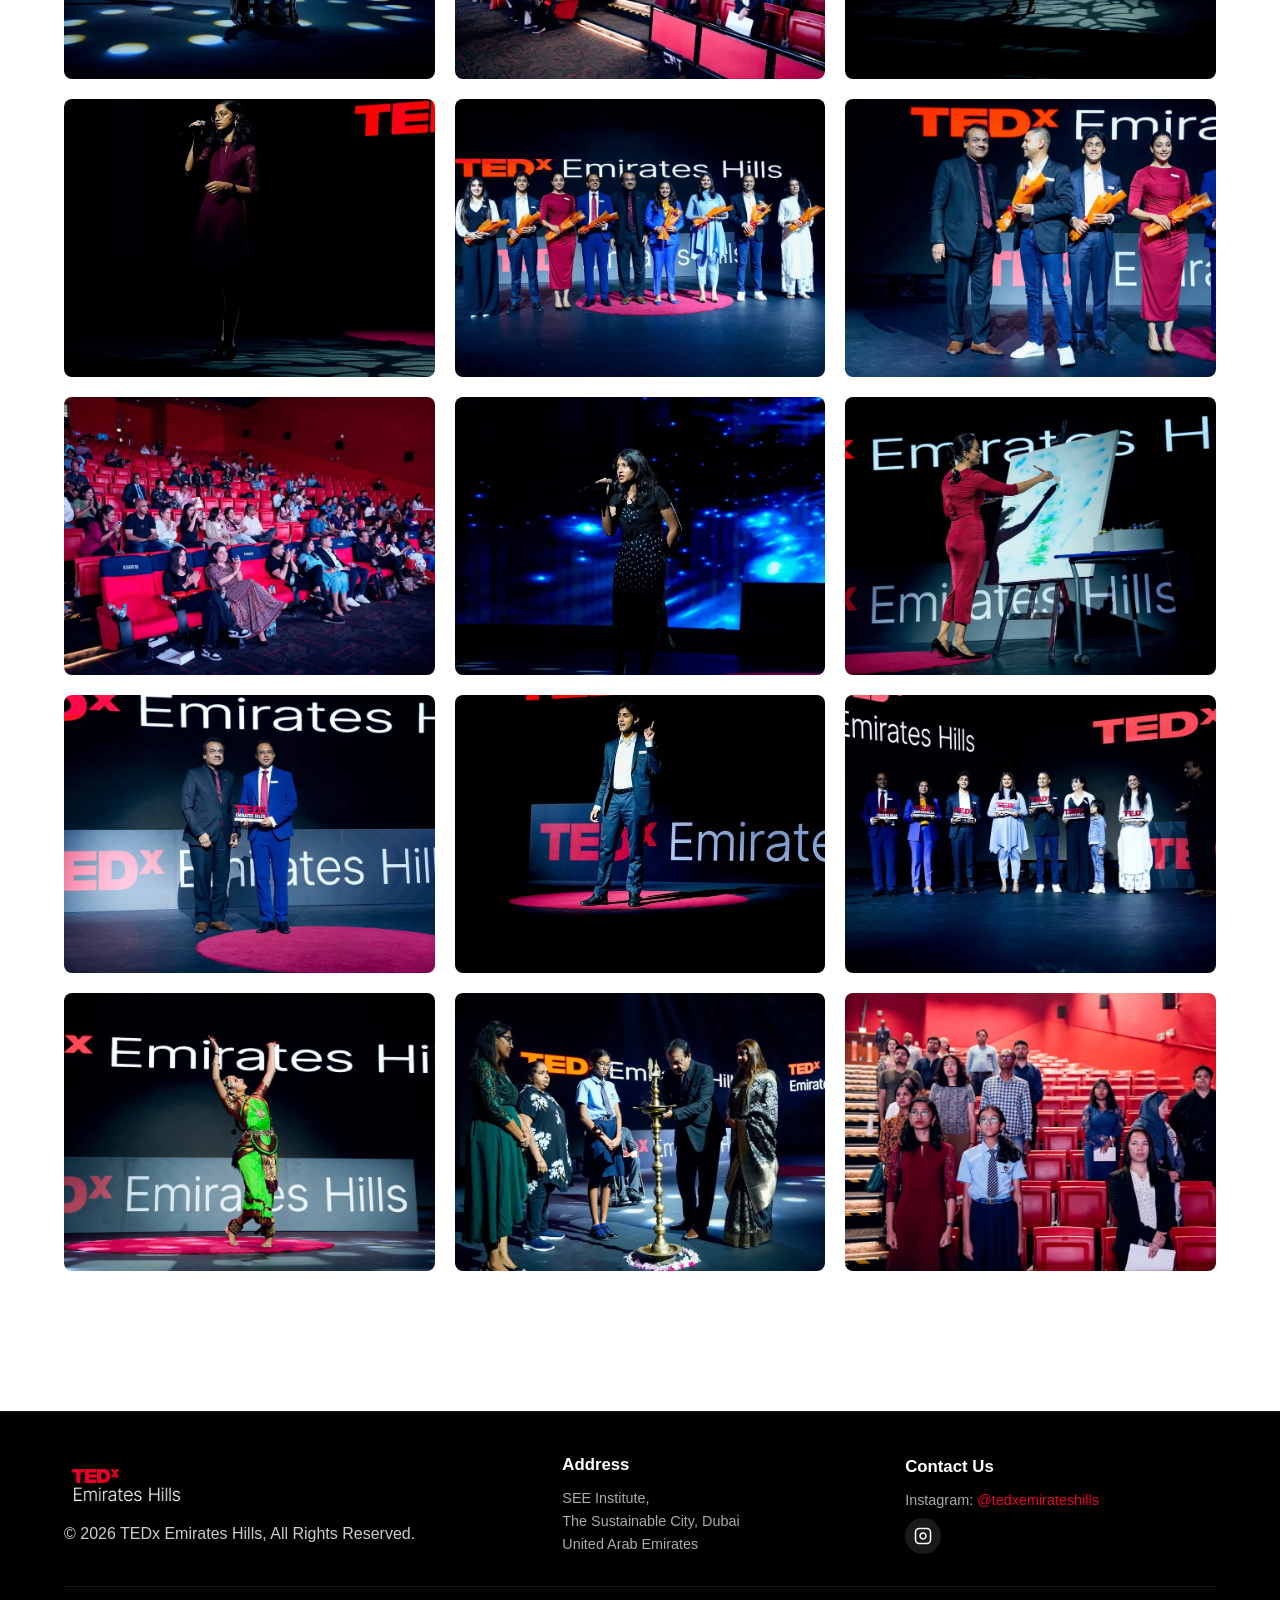
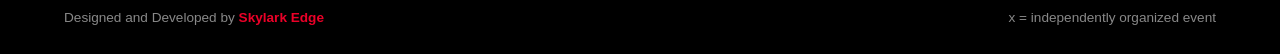
==== commit 0de9fc92: "Fix hero slideshow, backgrounds, and styling to 1:1 match live WordPress site" ====
--- a/media.html
+++ b/media.html
@@ -27,13 +27,14 @@
        ======================================================================== -->
   <div id="preloader">
     <img src="assets/images/common/logo.png" alt="TEDxEmiratesHills" class="preloader-logo">
+    <p class="preloader-sub">x = independently organized event</p>
     <div class="preloader-spinner"></div>
   </div>
 
   <!-- ========================================================================
-       HEADER & NAVBAR
+       HEADER & NAVIGATION
        ======================================================================== -->
-  <header class="site-header scrolled">
+  <header class="site-header">
     <div class="container nav-container">
       <div class="brand-wrap">
         <a href="index.html" title="TEDxEmiratesHills">
@@ -43,38 +44,37 @@
 
       <nav class="main-nav" id="main-nav-menu" aria-label="Main Navigation">
         <a href="index.html" class="nav-link">Home</a>
+        <span class="nav-dot">•</span>
         <a href="index.html#about" class="nav-link">About</a>
-        <a href="index.html#speaker" class="nav-link">Speaker</a>
+        <span class="nav-dot">•</span>
+        <a href="index.html#speakers" class="nav-link">Speaker</a>
+        <span class="nav-dot">•</span>
         <a href="index.html#team" class="nav-link">Team</a>
-        <a href="index.html#partner1" class="nav-link">Partners</a>
-        <a href="index.html#ticket" class="nav-link">Registration</a>
+        <span class="nav-dot">•</span>
+        <a href="index.html#partners" class="nav-link">Partners</a>
+        <span class="nav-dot">•</span>
+        <a href="index.html#register" class="nav-link">Registration</a>
+        <span class="nav-dot">•</span>
         <a href="media.html" class="nav-link active">Media</a>
         
-        <!-- Editions Dropdown -->
+        <!-- Editions Dropdown Pill Button -->
         <div class="nav-dropdown">
-          <span class="nav-dropdown-toggle">
+          <button class="editions-pill-btn" aria-haspopup="true" aria-expanded="false">
             <span>Editions</span>
-            <svg width="12" height="12" viewBox="0 0 24 24" fill="none" stroke="currentColor" stroke-width="2"><path d="m6 9 6 6 6-6"></path></svg>
-          </span>
-          <div class="nav-dropdown-menu">
-            <a href="https://event.tedxemirateshills.com" target="_blank" rel="noopener noreferrer" class="nav-dropdown-item">All Editions Hub ↗</a>
-            <a href="https://event.tedxemirateshills.com#edition-2026" target="_blank" rel="noopener noreferrer" class="nav-dropdown-item">2026 Edition</a>
-            <a href="https://event.tedxemirateshills.com#edition-2025" target="_blank" rel="noopener noreferrer" class="nav-dropdown-item">2025 Edition</a>
-            <a href="https://event.tedxemirateshills.com#edition-2024" target="_blank" rel="noopener noreferrer" class="nav-dropdown-item">2024 Edition</a>
+            <svg width="12" height="12" viewBox="0 0 24 24" fill="none" stroke="currentColor" stroke-width="2.5"><path d="m6 9 6 6 6-6"></path></svg>
+          </button>
+          <div class="dropdown-menu">
+            <a href="https://event.tedxemirateshills.com" target="_blank" rel="noopener noreferrer" class="dropdown-item featured">All Editions Hub ↗</a>
+            <a href="https://event.tedxemirateshills.com#edition-2026" target="_blank" rel="noopener noreferrer" class="dropdown-item">2026 Edition</a>
+            <a href="https://event.tedxemirateshills.com#edition-2025" target="_blank" rel="noopener noreferrer" class="dropdown-item">2025 Edition</a>
+            <a href="https://event.tedxemirateshills.com#edition-2024" target="_blank" rel="noopener noreferrer" class="dropdown-item">2024 Edition</a>
           </div>
         </div>
       </nav>
 
-      <div class="nav-actions">
-        <button class="btn-book-now open-modal-trigger">
-          <span>Book Now</span>
-          <svg width="14" height="14" viewBox="0 0 24 24" fill="none" stroke="currentColor" stroke-width="2.5"><path d="m9 18 6-6-6-6"></path></svg>
-        </button>
-
-        <button class="mobile-menu-btn" id="mobile-menu-toggle" aria-label="Toggle menu" aria-expanded="false">
-          <svg width="24" height="24" viewBox="0 0 24 24" fill="none" stroke="currentColor" stroke-width="2"><line x1="3" y1="12" x2="21" y2="12"></line><line x1="3" y1="6" x2="21" y2="6"></line><line x1="3" y1="18" x2="21" y2="18"></line></svg>
-        </button>
-      </div>
+      <button class="mobile-menu-btn" id="mobile-menu-toggle" aria-label="Toggle menu">
+        <svg width="26" height="26" viewBox="0 0 24 24" fill="none" stroke="currentColor" stroke-width="2"><line x1="3" y1="12" x2="21" y2="12"></line><line x1="3" y1="6" x2="21" y2="6"></line><line x1="3" y1="18" x2="21" y2="18"></line></svg>
+      </button>
     </div>
   </header>
 
@@ -83,65 +83,59 @@
        ======================================================================== -->
   <section class="media-hero">
     <div class="container">
-      <div class="section-tag">
-        <span class="tag-dot"></span>
-        <span>Moments & Memories</span>
-      </div>
-      <h1 class="section-title">TEDxEmiratesHills <span>Media Gallery</span></h1>
-      <p class="section-lead" style="max-width: 650px; margin: 0.75rem auto 0;">
-        Relive inspiring talks, captivating performances, vibrant networking, and behind-the-scenes moments from past editions.
-      </p>
+      <h1>Media Gallery</h1>
+      <p>Relive moments and memories from TEDxEmiratesHills editions.</p>
     </div>
   </section>
 
   <!-- ========================================================================
        GALLERY GRID
        ======================================================================== -->
-  <section class="section" style="padding-top: 20px;">
+  <section class="section-white" style="padding-top: 20px;">
     <div class="container">
       <div class="gallery-grid">
-        <div class="gallery-item"><img src="assets/images/gallery/photo-01.webp" alt="TEDxEmiratesHills Moment 1" class="gallery-thumb" loading="lazy"></div>
-        <div class="gallery-item"><img src="assets/images/gallery/photo-02.webp" alt="TEDxEmiratesHills Moment 2" class="gallery-thumb" loading="lazy"></div>
-        <div class="gallery-item"><img src="assets/images/gallery/photo-03.webp" alt="TEDxEmiratesHills Moment 3" class="gallery-thumb" loading="lazy"></div>
-        <div class="gallery-item"><img src="assets/images/gallery/photo-04.webp" alt="TEDxEmiratesHills Moment 4" class="gallery-thumb" loading="lazy"></div>
-        <div class="gallery-item"><img src="assets/images/gallery/photo-05.webp" alt="TEDxEmiratesHills Moment 5" class="gallery-thumb" loading="lazy"></div>
-        <div class="gallery-item"><img src="assets/images/gallery/photo-06.webp" alt="TEDxEmiratesHills Moment 6" class="gallery-thumb" loading="lazy"></div>
-        <div class="gallery-item"><img src="assets/images/gallery/photo-07.webp" alt="TEDxEmiratesHills Moment 7" class="gallery-thumb" loading="lazy"></div>
-        <div class="gallery-item"><img src="assets/images/gallery/photo-08.webp" alt="TEDxEmiratesHills Moment 8" class="gallery-thumb" loading="lazy"></div>
-        <div class="gallery-item"><img src="assets/images/gallery/photo-09.webp" alt="TEDxEmiratesHills Moment 9" class="gallery-thumb" loading="lazy"></div>
-        <div class="gallery-item"><img src="assets/images/gallery/photo-10.webp" alt="TEDxEmiratesHills Moment 10" class="gallery-thumb" loading="lazy"></div>
-        <div class="gallery-item"><img src="assets/images/gallery/photo-11.webp" alt="TEDxEmiratesHills Moment 11" class="gallery-thumb" loading="lazy"></div>
-        <div class="gallery-item"><img src="assets/images/gallery/photo-12.webp" alt="TEDxEmiratesHills Moment 12" class="gallery-thumb" loading="lazy"></div>
-        <div class="gallery-item"><img src="assets/images/gallery/photo-13.webp" alt="TEDxEmiratesHills Moment 13" class="gallery-thumb" loading="lazy"></div>
-        <div class="gallery-item"><img src="assets/images/gallery/photo-14.webp" alt="TEDxEmiratesHills Moment 14" class="gallery-thumb" loading="lazy"></div>
-        <div class="gallery-item"><img src="assets/images/gallery/photo-15.webp" alt="TEDxEmiratesHills Moment 15" class="gallery-thumb" loading="lazy"></div>
-        <div class="gallery-item"><img src="assets/images/gallery/photo-16.webp" alt="TEDxEmiratesHills Moment 16" class="gallery-thumb" loading="lazy"></div>
-        <div class="gallery-item"><img src="assets/images/gallery/photo-17.webp" alt="TEDxEmiratesHills Moment 17" class="gallery-thumb" loading="lazy"></div>
-        <div class="gallery-item"><img src="assets/images/gallery/photo-18.webp" alt="TEDxEmiratesHills Moment 18" class="gallery-thumb" loading="lazy"></div>
-        <div class="gallery-item"><img src="assets/images/gallery/photo-19.webp" alt="TEDxEmiratesHills Moment 19" class="gallery-thumb" loading="lazy"></div>
-        <div class="gallery-item"><img src="assets/images/gallery/photo-20.webp" alt="TEDxEmiratesHills Moment 20" class="gallery-thumb" loading="lazy"></div>
-        <div class="gallery-item"><img src="assets/images/gallery/photo-21.webp" alt="TEDxEmiratesHills Moment 21" class="gallery-thumb" loading="lazy"></div>
-        <div class="gallery-item"><img src="assets/images/gallery/photo-22.webp" alt="TEDxEmiratesHills Moment 22" class="gallery-thumb" loading="lazy"></div>
-        <div class="gallery-item"><img src="assets/images/gallery/photo-23.webp" alt="TEDxEmiratesHills Moment 23" class="gallery-thumb" loading="lazy"></div>
-        <div class="gallery-item"><img src="assets/images/gallery/photo-24.webp" alt="TEDxEmiratesHills Moment 24" class="gallery-thumb" loading="lazy"></div>
-        <div class="gallery-item"><img src="assets/images/gallery/photo-25.webp" alt="TEDxEmiratesHills Moment 25" class="gallery-thumb" loading="lazy"></div>
-        <div class="gallery-item"><img src="assets/images/gallery/photo-26.webp" alt="TEDxEmiratesHills Moment 26" class="gallery-thumb" loading="lazy"></div>
-        <div class="gallery-item"><img src="assets/images/gallery/photo-27.webp" alt="TEDxEmiratesHills Moment 27" class="gallery-thumb" loading="lazy"></div>
-        <div class="gallery-item"><img src="assets/images/gallery/photo-28.webp" alt="TEDxEmiratesHills Moment 28" class="gallery-thumb" loading="lazy"></div>
-        <div class="gallery-item"><img src="assets/images/gallery/photo-29.webp" alt="TEDxEmiratesHills Moment 29" class="gallery-thumb" loading="lazy"></div>
-        <div class="gallery-item"><img src="assets/images/gallery/photo-30.webp" alt="TEDxEmiratesHills Moment 30" class="gallery-thumb" loading="lazy"></div>
-        <div class="gallery-item"><img src="assets/images/gallery/photo-31.webp" alt="TEDxEmiratesHills Moment 31" class="gallery-thumb" loading="lazy"></div>
-        <div class="gallery-item"><img src="assets/images/gallery/photo-32.webp" alt="TEDxEmiratesHills Moment 32" class="gallery-thumb" loading="lazy"></div>
-        <div class="gallery-item"><img src="assets/images/gallery/photo-33.webp" alt="TEDxEmiratesHills Moment 33" class="gallery-thumb" loading="lazy"></div>
-        <div class="gallery-item"><img src="assets/images/gallery/photo-34.webp" alt="TEDxEmiratesHills Moment 34" class="gallery-thumb" loading="lazy"></div>
-        <div class="gallery-item"><img src="assets/images/gallery/photo-35.webp" alt="TEDxEmiratesHills Moment 35" class="gallery-thumb" loading="lazy"></div>
-        <div class="gallery-item"><img src="assets/images/gallery/photo-36.webp" alt="TEDxEmiratesHills Moment 36" class="gallery-thumb" loading="lazy"></div>
-        <div class="gallery-item"><img src="assets/images/gallery/photo-37.webp" alt="TEDxEmiratesHills Moment 37" class="gallery-thumb" loading="lazy"></div>
-        <div class="gallery-item"><img src="assets/images/gallery/photo-38.webp" alt="TEDxEmiratesHills Moment 38" class="gallery-thumb" loading="lazy"></div>
-        <div class="gallery-item"><img src="assets/images/gallery/photo-39.webp" alt="TEDxEmiratesHills Moment 39" class="gallery-thumb" loading="lazy"></div>
-        <div class="gallery-item"><img src="assets/images/gallery/photo-40.webp" alt="TEDxEmiratesHills Moment 40" class="gallery-thumb" loading="lazy"></div>
-        <div class="gallery-item"><img src="assets/images/gallery/photo-41.webp" alt="TEDxEmiratesHills Moment 41" class="gallery-thumb" loading="lazy"></div>
-        <div class="gallery-item"><img src="assets/images/gallery/photo-42.webp" alt="TEDxEmiratesHills Moment 42" class="gallery-thumb" loading="lazy"></div>
+        <div class="gallery-item"><img src="assets/images/gallery/photo-01.webp" alt="TEDx Moment 1" class="gallery-thumb" loading="lazy"></div>
+        <div class="gallery-item"><img src="assets/images/gallery/photo-02.webp" alt="TEDx Moment 2" class="gallery-thumb" loading="lazy"></div>
+        <div class="gallery-item"><img src="assets/images/gallery/photo-03.webp" alt="TEDx Moment 3" class="gallery-thumb" loading="lazy"></div>
+        <div class="gallery-item"><img src="assets/images/gallery/photo-04.webp" alt="TEDx Moment 4" class="gallery-thumb" loading="lazy"></div>
+        <div class="gallery-item"><img src="assets/images/gallery/photo-05.webp" alt="TEDx Moment 5" class="gallery-thumb" loading="lazy"></div>
+        <div class="gallery-item"><img src="assets/images/gallery/photo-06.webp" alt="TEDx Moment 6" class="gallery-thumb" loading="lazy"></div>
+        <div class="gallery-item"><img src="assets/images/gallery/photo-07.webp" alt="TEDx Moment 7" class="gallery-thumb" loading="lazy"></div>
+        <div class="gallery-item"><img src="assets/images/gallery/photo-08.webp" alt="TEDx Moment 8" class="gallery-thumb" loading="lazy"></div>
+        <div class="gallery-item"><img src="assets/images/gallery/photo-09.webp" alt="TEDx Moment 9" class="gallery-thumb" loading="lazy"></div>
+        <div class="gallery-item"><img src="assets/images/gallery/photo-10.webp" alt="TEDx Moment 10" class="gallery-thumb" loading="lazy"></div>
+        <div class="gallery-item"><img src="assets/images/gallery/photo-11.webp" alt="TEDx Moment 11" class="gallery-thumb" loading="lazy"></div>
+        <div class="gallery-item"><img src="assets/images/gallery/photo-12.webp" alt="TEDx Moment 12" class="gallery-thumb" loading="lazy"></div>
+        <div class="gallery-item"><img src="assets/images/gallery/photo-13.webp" alt="TEDx Moment 13" class="gallery-thumb" loading="lazy"></div>
+        <div class="gallery-item"><img src="assets/images/gallery/photo-14.webp" alt="TEDx Moment 14" class="gallery-thumb" loading="lazy"></div>
+        <div class="gallery-item"><img src="assets/images/gallery/photo-15.webp" alt="TEDx Moment 15" class="gallery-thumb" loading="lazy"></div>
+        <div class="gallery-item"><img src="assets/images/gallery/photo-16.webp" alt="TEDx Moment 16" class="gallery-thumb" loading="lazy"></div>
+        <div class="gallery-item"><img src="assets/images/gallery/photo-17.webp" alt="TEDx Moment 17" class="gallery-thumb" loading="lazy"></div>
+        <div class="gallery-item"><img src="assets/images/gallery/photo-18.webp" alt="TEDx Moment 18" class="gallery-thumb" loading="lazy"></div>
+        <div class="gallery-item"><img src="assets/images/gallery/photo-19.webp" alt="TEDx Moment 19" class="gallery-thumb" loading="lazy"></div>
+        <div class="gallery-item"><img src="assets/images/gallery/photo-20.webp" alt="TEDx Moment 20" class="gallery-thumb" loading="lazy"></div>
+        <div class="gallery-item"><img src="assets/images/gallery/photo-21.webp" alt="TEDx Moment 21" class="gallery-thumb" loading="lazy"></div>
+        <div class="gallery-item"><img src="assets/images/gallery/photo-22.webp" alt="TEDx Moment 22" class="gallery-thumb" loading="lazy"></div>
+        <div class="gallery-item"><img src="assets/images/gallery/photo-23.webp" alt="TEDx Moment 23" class="gallery-thumb" loading="lazy"></div>
+        <div class="gallery-item"><img src="assets/images/gallery/photo-24.webp" alt="TEDx Moment 24" class="gallery-thumb" loading="lazy"></div>
+        <div class="gallery-item"><img src="assets/images/gallery/photo-25.webp" alt="TEDx Moment 25" class="gallery-thumb" loading="lazy"></div>
+        <div class="gallery-item"><img src="assets/images/gallery/photo-26.webp" alt="TEDx Moment 26" class="gallery-thumb" loading="lazy"></div>
+        <div class="gallery-item"><img src="assets/images/gallery/photo-27.webp" alt="TEDx Moment 27" class="gallery-thumb" loading="lazy"></div>
+        <div class="gallery-item"><img src="assets/images/gallery/photo-28.webp" alt="TEDx Moment 28" class="gallery-thumb" loading="lazy"></div>
+        <div class="gallery-item"><img src="assets/images/gallery/photo-29.webp" alt="TEDx Moment 29" class="gallery-thumb" loading="lazy"></div>
+        <div class="gallery-item"><img src="assets/images/gallery/photo-30.webp" alt="TEDx Moment 30" class="gallery-thumb" loading="lazy"></div>
+        <div class="gallery-item"><img src="assets/images/gallery/photo-31.webp" alt="TEDx Moment 31" class="gallery-thumb" loading="lazy"></div>
+        <div class="gallery-item"><img src="assets/images/gallery/photo-32.webp" alt="TEDx Moment 32" class="gallery-thumb" loading="lazy"></div>
+        <div class="gallery-item"><img src="assets/images/gallery/photo-33.webp" alt="TEDx Moment 33" class="gallery-thumb" loading="lazy"></div>
+        <div class="gallery-item"><img src="assets/images/gallery/photo-34.webp" alt="TEDx Moment 34" class="gallery-thumb" loading="lazy"></div>
+        <div class="gallery-item"><img src="assets/images/gallery/photo-35.webp" alt="TEDx Moment 35" class="gallery-thumb" loading="lazy"></div>
+        <div class="gallery-item"><img src="assets/images/gallery/photo-36.webp" alt="TEDx Moment 36" class="gallery-thumb" loading="lazy"></div>
+        <div class="gallery-item"><img src="assets/images/gallery/photo-37.webp" alt="TEDx Moment 37" class="gallery-thumb" loading="lazy"></div>
+        <div class="gallery-item"><img src="assets/images/gallery/photo-38.webp" alt="TEDx Moment 38" class="gallery-thumb" loading="lazy"></div>
+        <div class="gallery-item"><img src="assets/images/gallery/photo-39.webp" alt="TEDx Moment 39" class="gallery-thumb" loading="lazy"></div>
+        <div class="gallery-item"><img src="assets/images/gallery/photo-40.webp" alt="TEDx Moment 40" class="gallery-thumb" loading="lazy"></div>
+        <div class="gallery-item"><img src="assets/images/gallery/photo-41.webp" alt="TEDx Moment 41" class="gallery-thumb" loading="lazy"></div>
+        <div class="gallery-item"><img src="assets/images/gallery/photo-42.webp" alt="TEDx Moment 42" class="gallery-thumb" loading="lazy"></div>
       </div>
     </div>
   </section>
@@ -160,78 +154,34 @@
   <footer class="site-footer">
     <div class="container">
       
-      <div class="footer-top">
-        <div class="footer-brand">
+      <div class="footer-main">
+        <div>
           <img src="assets/images/common/logo.png" alt="TEDxEmiratesHills" class="footer-logo">
-          <p>
-            This independent TEDx event is operated under license from TED. Dedicated to spreading ideas, celebrating diversity, and creating meaningful connections across Dubai and beyond.
-          </p>
+          <p>© 2026 TEDx Emirates Hills, All Rights Reserved.</p>
         </div>
 
         <div class="footer-col">
-          <h4 class="footer-col-title">Quick Links</h4>
-          <div class="footer-links">
-            <a href="index.html#about" class="footer-link">About Event</a>
-            <a href="index.html#speaker" class="footer-link">Our Speakers</a>
-            <a href="index.html#partner1" class="footer-link">Partners</a>
-            <a href="index.html#ticket" class="footer-link">Registration</a>
-            <a href="media.html" class="footer-link">Media Gallery</a>
-            <a href="https://event.tedxemirateshills.com" target="_blank" rel="noopener noreferrer" class="footer-link">Past Editions Archive ↗</a>
-          </div>
+          <h4>Address</h4>
+          <p>SEE Institute,<br>The Sustainable City, Dubai<br>United Arab Emirates</p>
         </div>
 
         <div class="footer-col">
-          <h4 class="footer-col-title">Address & Contact</h4>
-          <div class="footer-contact-item">
-            <svg width="18" height="18" viewBox="0 0 24 24" fill="none" stroke="currentColor" stroke-width="2"><path d="M21 10c0 7-9 13-9 13s-9-6-9-13a9 9 0 0 1 18 0z"></path><circle cx="12" cy="10" r="3"></circle></svg>
-            <span>SEE Institute, The Sustainable City, Dubai, UAE</span>
-          </div>
-          <div class="footer-contact-item">
-            <svg width="18" height="18" viewBox="0 0 24 24" fill="none" stroke="currentColor" stroke-width="2"><path d="M4 4h16c1.1 0 2 .9 2 2v12c0 1.1-.9 2-2 2H4c-1.1 0-2-.9-2-2V6c0-1.1.9-2 2-2z"></path><polyline points="22,6 12,13 2,6"></polyline></svg>
-            <a href="mailto:contact@tedxemirateshills.com" class="footer-link">contact@tedxemirateshills.com</a>
-          </div>
-
-          <div class="social-links">
-            <a href="https://www.instagram.com/tedxemirateshills/" target="_blank" rel="noopener noreferrer" class="social-link" title="Instagram">
-              <svg width="18" height="18" viewBox="0 0 24 24" fill="none" stroke="currentColor" stroke-width="2"><rect x="2" y="2" width="20" height="20" rx="5" ry="5"></rect><path d="M16 11.37A4 4 0 1 1 12.63 8 4 4 0 0 1 16 11.37z"></path><line x1="17.5" y1="6.5" x2="17.51" y2="6.5"></line></svg>
-            </a>
-          </div>
+          <h4>Contact Us</h4>
+          <p>Instagram: <a href="https://www.instagram.com/tedxemirateshills" target="_blank" rel="noopener noreferrer" style="color:#eb0028;">@tedxemirateshills</a></p>
+          <a href="https://www.instagram.com/tedxemirateshills" target="_blank" rel="noopener noreferrer" class="social-link" title="Instagram">
+            <svg width="18" height="18" viewBox="0 0 24 24" fill="none" stroke="currentColor" stroke-width="2"><rect x="2" y="2" width="20" height="20" rx="5" ry="5"></rect><path d="M16 11.37A4 4 0 1 1 12.63 8 4 4 0 0 1 16 11.37z"></path><line x1="17.5" y1="6.5" x2="17.51" y2="6.5"></line></svg>
+          </a>
         </div>
       </div>
 
       <div class="footer-bottom">
-        <p>&copy; 2026 TEDxEmiratesHills. All rights reserved.</p>
-        <p>Built with precision by <a href="https://skylarkedge.in" target="_blank" rel="noopener noreferrer" class="credit-link">Skylark Edge</a></p>
+        <div>Designed and Developed by <a href="https://skylarkedge.in" target="_blank" rel="noopener noreferrer">Skylark Edge</a></div>
+        <div>x = independently organized event</div>
       </div>
 
     </div>
   </footer>
 
-  <!-- ========================================================================
-       MODAL DIALOG (BOOK NOW / FREE TICKET)
-       ======================================================================== -->
-  <div class="modal-backdrop" id="booking-modal" role="dialog" aria-modal="true" aria-labelledby="modal-title">
-    <div class="modal-dialog">
-      <button class="modal-close-btn modal-close-trigger" aria-label="Close modal">&times;</button>
-      
-      <div class="modal-header">
-        <h3 id="modal-title">Reserve Your Spot at <span>TEDx Emirates Hills</span></h3>
-      </div>
-
-      <div class="modal-body">
-        <p>
-          Tickets to <strong>TEDxEmiratesHills 2026 are FREE!</strong> We’re excited to welcome you to another inspiring TEDx experience. Attendee registration will be opening soon, and there is no ticket fee to attend.
-        </p>
-        <p>
-          Get ready for an event filled with powerful ideas, meaningful conversations, inspiring speakers, and unforgettable experiences — all completely FREE to attend.
-        </p>
-        <a href="https://tedxemirateshills.ticmint.com/event/tedx-emirates-hills-16449" target="_blank" rel="noopener noreferrer" class="btn-hero-primary" style="display:inline-flex; width:100%; justify-content:center;">
-          <span>Book Free Ticket on Ticmint ↗</span>
-        </a>
-      </div>
-    </div>
-  </div>
-
   <!-- JavaScript -->
   <script src="assets/js/main.js"></script>
 </body>
--- a/assets/css/style.css
+++ b/assets/css/style.css
@@ -1,43 +1,27 @@
 /* ==========================================================================
-   TEDxEmiratesHills Main Website - Official Production Stylesheet
-   Pure, modern, ultra-optimized static CSS
+   TEDxEmiratesHills — Official Main Website Stylesheet
+   Pixel-Perfect Static Reproduction of tedxemirateshills.com
    ========================================================================== */
 
 :root {
-  --ted-red: #eb0028;
-  --ted-red-hover: #ff173d;
-  --ted-red-glow: rgba(235, 0, 40, 0.3);
-  --ted-red-soft: rgba(235, 0, 40, 0.1);
-
-  --bg-dark: #000000;
-  --bg-dark-surface: #0e0e13;
-  --bg-card: #15151c;
-  --bg-card-hover: #1c1c25;
-  --bg-glass: rgba(10, 10, 14, 0.85);
-
-  --border-subtle: rgba(255, 255, 255, 0.08);
-  --border-card: rgba(255, 255, 255, 0.12);
-  --border-light: #ececec;
-
-  --text-main: #ffffff;
-  --text-muted: #a1a1aa;
-  --text-dim: #71717a;
-  --text-dark: #18181b;
-
-  --font-sans: -apple-system, BlinkMacSystemFont, "Segoe UI", Roboto, "Helvetica Neue", Arial, sans-serif;
-  --font-heading: "Helvetica Neue", Helvetica, Arial, sans-serif;
-
-  --radius-sm: 8px;
-  --radius-md: 14px;
-  --radius-lg: 20px;
-  --radius-full: 9999px;
-
-  --shadow-card: 0 10px 30px rgba(0, 0, 0, 0.6);
-  --shadow-hover: 0 16px 40px rgba(0, 0, 0, 0.8), 0 0 20px var(--ted-red-glow);
-  --transition: all 0.3s cubic-bezier(0.16, 1, 0.3, 1);
-}
-
-*, *::before, *::after {
+  --color-primary: #eb0028;
+  --color-primary-dark: #b8001f;
+  --color-black: #000000;
+  --color-dark: #111115;
+  --color-grey-dark: #1f1f25;
+  --color-white: #ffffff;
+  --color-text-dark: #222222;
+  --color-text-muted: #666666;
+  --color-text-light: #e0e0e0;
+  
+  --font-main: -apple-system, BlinkMacSystemFont, "Segoe UI", Roboto, "Helvetica Neue", Arial, sans-serif;
+  --font-heading: "Inter", -apple-system, BlinkMacSystemFont, "Segoe UI", Roboto, sans-serif;
+  
+  --transition: all 0.3s ease;
+  --container-max: 1200px;
+}
+
+* {
   box-sizing: border-box;
   margin: 0;
   padding: 0;
@@ -46,24 +30,15 @@
 html {
   scroll-behavior: smooth;
   font-size: 16px;
-  background-color: var(--bg-dark);
-  color: var(--text-main);
-  font-family: var(--font-sans);
+}
+
+body {
+  font-family: var(--font-main);
+  background-color: var(--color-white);
+  color: var(--color-text-dark);
+  line-height: 1.6;
+  overflow-x: hidden;
   -webkit-font-smoothing: antialiased;
-  -moz-osx-font-smoothing: grayscale;
-}
-
-body {
-  min-height: 100vh;
-  line-height: 1.6;
-  background-color: var(--bg-dark);
-  color: var(--text-main);
-  overflow-x: hidden;
-}
-
-a {
-  color: inherit;
-  text-decoration: none;
 }
 
 img {
@@ -72,13 +47,15 @@
   display: block;
 }
 
-button, input {
-  font-family: inherit;
+a {
+  text-decoration: none;
+  color: inherit;
+  transition: var(--transition);
 }
 
 .container {
   width: 100%;
-  max-width: 1200px;
+  max-width: var(--container-max);
   margin: 0 auto;
   padding: 0 1.5rem;
 }
@@ -86,37 +63,40 @@
 /* ==========================================================================
    PRELOADER
    ========================================================================== */
-
 #preloader {
   position: fixed;
   inset: 0;
-  background: #000000;
-  z-index: 99999;
+  background-color: var(--color-black);
+  z-index: 999999;
   display: flex;
   flex-direction: column;
   align-items: center;
   justify-content: center;
+  gap: 1.5rem;
   transition: opacity 0.5s ease, visibility 0.5s ease;
 }
 
 #preloader.fade-out {
   opacity: 0;
   visibility: hidden;
-  pointer-events: none;
 }
 
 .preloader-logo {
-  height: 48px;
+  height: 52px;
   width: auto;
-  margin-bottom: 1.5rem;
-  animation: pulseLogo 1.8s infinite ease-in-out;
+}
+
+.preloader-sub {
+  color: #ffffff;
+  font-size: 0.9rem;
+  letter-spacing: 0.5px;
 }
 
 .preloader-spinner {
-  width: 40px;
-  height: 40px;
-  border: 3px solid rgba(255, 255, 255, 0.1);
-  border-top-color: var(--ted-red);
+  width: 32px;
+  height: 32px;
+  border: 3px solid rgba(235, 0, 40, 0.2);
+  border-top-color: var(--color-primary);
   border-radius: 50%;
   animation: spin 0.8s linear infinite;
 }
@@ -125,115 +105,109 @@
   to { transform: rotate(360deg); }
 }
 
-@keyframes pulseLogo {
-  0%, 100% { opacity: 0.8; transform: scale(0.98); }
-  50% { opacity: 1; transform: scale(1.02); }
-}
-
-/* ==========================================================================
-   HEADER & NAVBAR
-   ========================================================================== */
-
+/* ==========================================================================
+   HEADER & NAVIGATION
+   ========================================================================== */
 .site-header {
   position: fixed;
   top: 0;
   left: 0;
   right: 0;
+  height: 80px;
+  background-color: var(--color-black);
   z-index: 1000;
-  background: var(--bg-glass);
-  backdrop-filter: blur(16px);
-  -webkit-backdrop-filter: blur(16px);
-  border-bottom: 1px solid var(--border-subtle);
-  transition: var(--transition);
+  display: flex;
+  align-items: center;
+  box-shadow: 0 2px 10px rgba(0, 0, 0, 0.3);
 }
 
 .nav-container {
   display: flex;
   align-items: center;
   justify-content: space-between;
-  height: 80px;
+}
+
+.brand-wrap {
+  display: flex;
+  align-items: center;
+}
+
+.brand-logo {
+  height: 44px;
+  width: auto;
+}
+
+.main-nav {
+  display: flex;
+  align-items: center;
   gap: 1rem;
 }
 
-.brand-wrap {
-  display: flex;
-  align-items: center;
-}
-
-.brand-logo {
-  height: 40px;
-  width: auto;
-  object-fit: contain;
-}
-
-.main-nav {
-  display: flex;
-  align-items: center;
-  gap: 1.75rem;
-}
-
 .nav-link {
-  font-size: 0.92rem;
-  font-weight: 500;
-  color: #e4e4e7;
+  color: #ffffff;
+  font-size: 0.85rem;
+  font-weight: 600;
+  letter-spacing: 1px;
+  text-transform: uppercase;
   transition: var(--transition);
   position: relative;
-  padding: 0.5rem 0;
 }
 
 .nav-link:hover,
 .nav-link.active {
-  color: var(--ted-red);
-}
-
-.nav-link::after {
-  content: "";
-  position: absolute;
-  bottom: 0;
-  left: 0;
-  width: 0%;
-  height: 2px;
-  background: var(--ted-red);
-  transition: width 0.3s ease;
-}
-
-.nav-link:hover::after,
-.nav-link.active::after {
-  width: 100%;
-}
-
-/* Dropdown */
+  color: var(--color-primary);
+}
+
+.nav-dot {
+  color: #555555;
+  font-size: 0.75rem;
+  user-select: none;
+}
+
+/* Editions Dropdown Pill Button */
 .nav-dropdown {
   position: relative;
   display: inline-block;
 }
 
-.nav-dropdown-toggle {
+.editions-pill-btn {
+  background-color: var(--color-primary);
+  color: #ffffff;
+  font-size: 0.85rem;
+  font-weight: 600;
+  letter-spacing: 0.5px;
+  padding: 8px 22px;
+  border-radius: 9999px;
+  border: none;
+  cursor: pointer;
   display: inline-flex;
   align-items: center;
-  gap: 0.3rem;
-  font-size: 0.92rem;
-  font-weight: 500;
-  color: #e4e4e7;
-  cursor: pointer;
-  padding: 0.5rem 0;
+  gap: 6px;
   transition: var(--transition);
 }
 
-.nav-dropdown-toggle:hover {
-  color: var(--ted-red);
-}
-
-.nav-dropdown-menu {
+.editions-pill-btn:hover {
+  background-color: var(--color-primary-dark);
+  transform: translateY(-1px);
+}
+
+.editions-pill-btn svg {
+  transition: transform 0.2s ease;
+}
+
+.nav-dropdown:hover .editions-pill-btn svg {
+  transform: rotate(180deg);
+}
+
+.dropdown-menu {
   position: absolute;
-  top: calc(100% + 0.5rem);
-  left: 0;
-  background: #121218;
-  border: 1px solid var(--border-card);
-  border-radius: var(--radius-sm);
-  padding: 0.5rem 0;
-  min-width: 180px;
-  box-shadow: 0 10px 30px rgba(0, 0, 0, 0.7);
+  top: calc(100% + 10px);
+  right: 0;
+  background-color: #1a1a20;
+  min-width: 200px;
+  border-radius: 8px;
+  box-shadow: 0 10px 30px rgba(0, 0, 0, 0.5);
+  padding: 8px 0;
   opacity: 0;
   visibility: hidden;
   transform: translateY(10px);
@@ -241,917 +215,564 @@
   z-index: 100;
 }
 
-.nav-dropdown:hover .nav-dropdown-menu {
+.nav-dropdown:hover .dropdown-menu {
   opacity: 1;
   visibility: visible;
   transform: translateY(0);
 }
 
-.nav-dropdown-item {
+.dropdown-item {
   display: block;
-  padding: 0.6rem 1.25rem;
+  padding: 10px 18px;
+  color: #e0e0e0;
   font-size: 0.85rem;
-  color: #d4d4d8;
+  font-weight: 500;
   transition: var(--transition);
 }
 
-.nav-dropdown-item:hover {
-  background: rgba(235, 0, 40, 0.15);
-  color: #ffffff;
-}
-
-.nav-actions {
-  display: flex;
-  align-items: center;
-  gap: 1rem;
-}
-
-.btn-book-now {
-  display: inline-flex;
-  align-items: center;
-  gap: 0.5rem;
-  background: var(--ted-red);
-  color: #ffffff;
-  padding: 0.55rem 1.35rem;
-  border-radius: var(--radius-full);
-  font-size: 0.88rem;
+.dropdown-item:hover {
+  background-color: var(--color-primary);
+  color: #ffffff;
+  padding-left: 22px;
+}
+
+.dropdown-item.featured {
+  color: var(--color-primary);
   font-weight: 700;
-  border: none;
-  cursor: pointer;
-  box-shadow: 0 4px 15px var(--ted-red-glow);
-  transition: var(--transition);
-}
-
-.btn-book-now:hover {
-  background: var(--ted-red-hover);
-  transform: translateY(-2px);
-  box-shadow: 0 6px 20px rgba(235, 0, 40, 0.45);
-}
-
+  border-bottom: 1px solid rgba(255, 255, 255, 0.1);
+}
+
+.dropdown-item.featured:hover {
+  color: #ffffff;
+}
+
+/* Mobile Toggle */
 .mobile-menu-btn {
   display: none;
-  background: transparent;
+  background: none;
   border: none;
   color: #ffffff;
   cursor: pointer;
-  padding: 0.5rem;
-}
-
-/* ==========================================================================
-   HERO SECTION
-   ========================================================================== */
-
+}
+
+/* ==========================================================================
+   HERO SECTION (SLIDESHOW OF REAL EVENT PHOTOS)
+   ========================================================================== */
 .hero-section {
-  padding: 140px 0 60px;
   position: relative;
-  background: radial-gradient(circle at 50% 20%, rgba(235, 0, 40, 0.12) 0%, transparent 60%),
-              radial-gradient(circle at 10% 80%, rgba(30, 10, 15, 0.5) 0%, transparent 50%),
-              #000000;
+  margin-top: 80px;
+  height: calc(100vh - 140px);
+  min-height: 520px;
+  max-height: 820px;
   overflow: hidden;
+  background-color: var(--color-black);
+}
+
+.hero-slideshow {
+  position: absolute;
+  inset: 0;
+  width: 100%;
+  height: 100%;
+}
+
+.hero-slide {
+  position: absolute;
+  inset: 0;
+  width: 100%;
+  height: 100%;
+  opacity: 0;
+  transition: opacity 1s ease-in-out;
+  background-size: cover;
+  background-position: center center;
+  background-repeat: no-repeat;
+}
+
+.hero-slide.active {
+  opacity: 1;
+}
+
+/* Hero Bottom Bar */
+.hero-bottom-bar {
+  position: relative;
+  width: 100%;
+  background: #000000;
+  color: #ffffff;
   text-align: center;
-}
-
-.hero-content {
-  position: relative;
-  z-index: 2;
-  max-width: 900px;
-  margin: 0 auto;
-}
-
-.hero-logo-banner {
-  max-width: 480px;
-  margin: 0 auto 1.5rem;
-  filter: drop-shadow(0 10px 20px rgba(0, 0, 0, 0.5));
-}
-
-.hero-headline {
-  font-size: clamp(2rem, 5vw, 3.25rem);
+  padding: 16px 20px;
+  font-size: 1.15rem;
+  font-weight: 600;
+  letter-spacing: 0.5px;
+  border-top: 1px solid rgba(255, 255, 255, 0.1);
+  box-shadow: 0 4px 15px rgba(0, 0, 0, 0.4);
+}
+
+/* ==========================================================================
+   SECTIONS & TYPOGRAPHY
+   ========================================================================== */
+.section-white {
+  background-color: var(--color-white);
+  color: var(--color-text-dark);
+  padding: 60px 0;
+}
+
+.section-black {
+  background-color: var(--color-black);
+  color: #ffffff;
+  padding: 70px 0;
+}
+
+.section-title {
+  font-size: 2.2rem;
   font-weight: 800;
-  letter-spacing: -0.02em;
-  line-height: 1.2;
+  text-align: center;
+  letter-spacing: -0.5px;
+  margin-bottom: 0.5rem;
+}
+
+.section-title.text-red {
+  color: var(--color-primary);
+}
+
+.title-red {
+  color: var(--color-primary);
+}
+
+.title-dark {
+  color: #111115;
+}
+
+/* Tribal Divider Ornament */
+.tribal-divider {
+  display: flex;
+  align-items: center;
+  justify-content: center;
+  margin: 12px auto 40px;
+  width: 100%;
+  max-width: 220px;
+  height: 20px;
+  background-image: url("data:image/svg+xml,%3Csvg xmlns='http://www.w3.org/2000/svg' preserveAspectRatio='xMidYMid meet' height='100%25' viewBox='0 0 121 26' fill='%23eb0028'%3E%3Cpath d='M29.6,10.3l2.1,2.2l-3.6,3.3h7v2.9h-7l3.6,3.5l-2.1,1.7l-5.2-5.2h-5.8v-2.9h5.8L29.6,10.3z M70.9,9.6l2.1,1.7l-3.6,3.5h7v2.9h-7l3.6,3.3l-2.1,2.2l-5.2-5.5h-5.8v-2.9h5.8L70.9,9.6z M111.5,9.6l2.1,1.7l-3.6,3.5h7v2.9h-7l3.6,3.3l-2.1,2.2l-5.2-5.5h-5.8v-2.9h5.8L111.5,9.6z M50.2,2.7l2.1,1.7l-3.6,3.5h7v2.9h-7l3.6,3.3l-2.1,2.2L45,10.7h-5.8V7.9H45L50.2,2.7z M11,2l2.1,1.7L9.6,7.2h7V10h-7l3.6,3.3L11,15.5L5.8,10H0V7.2h5.8L11,2z M91.5,2l2.1,2.2l-3.6,3.3h7v2.9h-7l3.6,3.5l-2.1,1.7l-5.2-5.2h-5.8V7.5h5.8L91.5,2z'/%3E%3C/svg%3E");
+  background-repeat: repeat-x;
+  background-position: center;
+  background-size: contain;
+}
+
+/* ==========================================================================
+   ABOUT SECTION
+   ========================================================================== */
+.about-meta {
+  text-align: center;
+  margin-bottom: 2rem;
+}
+
+.about-meta p {
+  font-weight: 700;
+  font-size: 1.05rem;
+  color: #111115;
+  margin-bottom: 4px;
+}
+
+.about-grid {
+  display: grid;
+  grid-template-columns: 1.5fr 1fr;
+  gap: 3rem;
+  align-items: start;
+}
+
+.about-text p {
+  color: #333333;
+  font-size: 1rem;
+  line-height: 1.75;
   margin-bottom: 1.25rem;
-  color: #ffffff;
-}
-
-.hero-date-box {
-  display: inline-flex;
-  align-items: center;
-  gap: 0.65rem;
-  background: rgba(255, 255, 255, 0.05);
-  border: 1px solid var(--border-card);
-  padding: 0.55rem 1.25rem;
-  border-radius: var(--radius-full);
+}
+
+.about-text h4 {
+  font-size: 1.3rem;
+  font-weight: 700;
+  color: #111115;
+  margin: 1.5rem 0 0.75rem;
+}
+
+.about-visuals {
+  display: flex;
+  flex-direction: column;
+  gap: 1rem;
+}
+
+.about-img {
+  border-radius: 14px;
+  width: 100%;
+  object-fit: cover;
+  box-shadow: 0 5px 20px rgba(0, 0, 0, 0.08);
+}
+
+.about-img-caption {
+  text-align: center;
+  color: #555555;
   font-size: 0.95rem;
   font-weight: 600;
-  color: #f4f4f5;
-  margin-bottom: 1.75rem;
-}
-
-.hero-date-box svg {
-  color: var(--ted-red);
-}
-
-.hero-cta-group {
-  display: flex;
-  align-items: center;
-  justify-content: center;
-  gap: 1rem;
-  flex-wrap: wrap;
-}
-
-.btn-hero-primary {
-  display: inline-flex;
-  align-items: center;
-  gap: 0.5rem;
-  background: var(--ted-red);
-  color: #ffffff;
-  padding: 0.8rem 2rem;
-  border-radius: var(--radius-full);
-  font-size: 1rem;
-  font-weight: 700;
-  box-shadow: 0 4px 20px var(--ted-red-glow);
-  transition: var(--transition);
-}
-
-.btn-hero-primary:hover {
-  background: var(--ted-red-hover);
-  transform: translateY(-2px);
-  box-shadow: 0 8px 25px rgba(235, 0, 40, 0.5);
-}
-
-.btn-hero-secondary {
-  display: inline-flex;
-  align-items: center;
-  gap: 0.5rem;
-  background: rgba(255, 255, 255, 0.08);
-  border: 1px solid var(--border-card);
-  color: #ffffff;
-  padding: 0.8rem 1.75rem;
-  border-radius: var(--radius-full);
-  font-size: 1rem;
-  font-weight: 600;
-  transition: var(--transition);
-}
-
-.btn-hero-secondary:hover {
-  background: rgba(255, 255, 255, 0.15);
-  transform: translateY(-2px);
-}
-
-/* ==========================================================================
-   ABOUT SECTION
-   ========================================================================== */
-
-.about-section {
-  padding: 80px 0;
-  background: #000000;
-  position: relative;
-}
-
-.section-title-wrap {
-  text-align: center;
-  margin-bottom: 3.5rem;
-}
-
-.section-subtitle {
-  color: var(--ted-red);
-  font-size: 0.88rem;
-  font-weight: 800;
-  text-transform: uppercase;
-  letter-spacing: 0.1em;
+  margin-top: -0.25rem;
   margin-bottom: 0.5rem;
-  display: block;
-}
-
-.section-title {
-  font-size: clamp(2rem, 4vw, 2.75rem);
-  font-weight: 800;
-  letter-spacing: -0.02em;
-  color: #ffffff;
-}
-
-.section-title span {
-  color: var(--ted-red);
-}
-
-.about-lead-box {
-  background: linear-gradient(135deg, #14141d 0%, #0c0c12 100%);
-  border: 1px solid var(--border-card);
-  border-radius: var(--radius-lg);
-  padding: 2.5rem;
-  margin-bottom: 3.5rem;
-  box-shadow: var(--shadow-card);
-}
-
-.about-lead-header {
-  display: flex;
-  align-items: center;
-  justify-content: space-between;
-  flex-wrap: wrap;
-  gap: 1rem;
-  padding-bottom: 1.5rem;
-  margin-bottom: 1.5rem;
-  border-bottom: 1px solid var(--border-subtle);
-}
-
-.about-theme-title {
-  font-size: 1.35rem;
-  font-weight: 700;
-  color: #ffffff;
-}
-
-.about-meta-tag {
-  display: inline-flex;
-  align-items: center;
-  gap: 0.45rem;
-  background: rgba(235, 0, 40, 0.12);
-  color: #ff4d66;
-  border: 1px solid rgba(235, 0, 40, 0.3);
-  padding: 0.35rem 0.85rem;
-  border-radius: var(--radius-full);
-  font-size: 0.82rem;
-  font-weight: 600;
-}
-
-.about-lead-body p {
-  color: #d1d5db;
-  font-size: 1.05rem;
-  line-height: 1.8;
-  margin-bottom: 1.25rem;
-}
-
-.about-lead-body p:last-child {
-  margin-bottom: 0;
-}
-
-/* 4 Feature Cards (from WordPress Elementor source) */
-.about_tedx_features {
-  display: grid;
-  grid-template-columns: repeat(4, 1fr);
-  gap: 1.5rem;
-  margin-top: 2rem;
-}
-
-.about_feature_card {
-  background: #13131b;
-  border: 1px solid var(--border-card);
-  border-radius: 14px;
-  padding: 30px 24px;
-  min-height: 270px;
-  display: flex;
-  flex-direction: column;
-  transition: var(--transition);
-  position: relative;
-  overflow: hidden;
-  box-shadow: 0 10px 30px rgba(0, 0, 0, 0.4);
-}
-
-.about_feature_card::before {
-  content: "";
-  position: absolute;
-  left: 0;
-  top: 0;
-  width: 4px;
-  height: 100%;
-  background: var(--ted-red);
-  transform: scaleY(0);
-  transform-origin: top;
-  transition: 0.35s ease;
-}
-
-.about_feature_card:hover::before {
-  transform: scaleY(1);
-}
-
-.about_feature_card:hover {
-  transform: translateY(-6px);
-  background: #191924;
-  border-color: rgba(235, 0, 40, 0.4);
-  box-shadow: 0 16px 40px rgba(0, 0, 0, 0.6);
-}
-
-.about_icon_box {
-  width: 54px;
-  height: 54px;
-  border-radius: 12px;
-  background: rgba(235, 0, 40, 0.12);
-  display: flex;
-  align-items: center;
-  justify-content: center;
-  margin-bottom: 20px;
-  transition: 0.35s ease;
-}
-
-.about_feature_card:hover .about_icon_box {
-  background: var(--ted-red);
-}
-
-.about_icon_box svg {
-  width: 26px;
-  height: 26px;
-  fill: var(--ted-red);
-  transition: 0.35s ease;
-}
-
-.about_feature_card:hover .about_icon_box svg {
-  fill: #ffffff;
-}
-
-.about_feature_title {
-  font-size: 1.2rem;
-  font-weight: 700;
-  color: #ffffff;
-  margin-bottom: 12px;
-}
-
-.about_feature_desc {
-  color: var(--text-muted);
-  font-size: 0.92rem;
-  line-height: 1.65;
-}
-
-.about_feature_desc strong {
-  color: var(--ted-red);
-  font-size: 1rem;
-}
-
-/* ==========================================================================
-   SPEAKERS SECTION
-   ========================================================================== */
-
-.speakers-section {
-  padding: 90px 0;
-  background: radial-gradient(circle at 50% 0%, rgba(20, 10, 15, 0.6) 0%, #000000 60%);
-  position: relative;
-}
-
+}
+
+/* ==========================================================================
+   SPEAKERS GRID
+   ========================================================================== */
 .speakers-grid {
   display: grid;
-  grid-template-columns: repeat(4, 1fr);
-  gap: 1.75rem;
-  margin-bottom: 3.5rem;
+  grid-template-columns: repeat(3, 1fr);
+  gap: 2.5rem 1.75rem;
 }
 
 .speaker-card {
-  background: var(--bg-card);
-  border: 1px solid var(--border-card);
-  border-radius: var(--radius-md);
-  padding: 1.75rem 1.25rem;
-  display: flex;
-  flex-direction: column;
-  align-items: center;
-  text-align: center;
-  transition: var(--transition);
-  position: relative;
-  overflow: hidden;
-}
-
-.speaker-card:hover {
-  background: var(--bg-card-hover);
-  border-color: rgba(235, 0, 40, 0.5);
-  transform: translateY(-6px);
-  box-shadow: var(--shadow-hover);
-}
-
-.speaker-avatar-wrap {
-  width: 128px;
-  height: 128px;
+  display: flex;
+  align-items: center;
+  gap: 1.25rem;
+}
+
+.speaker-avatar {
+  width: 130px;
+  height: 130px;
   border-radius: 50%;
-  position: relative;
-  margin-bottom: 1.25rem;
-  padding: 3px;
-  background: linear-gradient(135deg, var(--ted-red), rgba(255, 255, 255, 0.15));
-  box-shadow: 0 6px 20px rgba(0, 0, 0, 0.5);
-}
-
-.speaker-img {
-  width: 100%;
-  height: 100%;
   object-fit: cover;
-  border-radius: 50%;
-  background: #1b1b22;
-  transition: var(--transition);
-}
-
-.speaker-card:hover .speaker-img {
+  flex-shrink: 0;
+  box-shadow: 0 4px 14px rgba(0, 0, 0, 0.1);
+  transition: transform 0.3s ease;
+}
+
+.speaker-card:hover .speaker-avatar {
   transform: scale(1.04);
+}
+
+.speaker-info {
+  flex: 1;
 }
 
 .speaker-name {
   font-size: 1.15rem;
   font-weight: 700;
-  color: #ffffff;
-  margin-bottom: 0.4rem;
+  color: #111115;
+  margin-bottom: 4px;
   line-height: 1.3;
 }
 
 .speaker-role {
-  font-size: 0.86rem;
-  color: var(--text-muted);
-  line-height: 1.45;
-  margin-top: auto;
-}
-
-/* Call to Action: Nominate as Speaker */
-.speaker-nominate-banner {
-  background: linear-gradient(135deg, rgba(235, 0, 40, 0.12) 0%, rgba(20, 20, 28, 0.8) 100%);
-  border: 1px solid rgba(235, 0, 40, 0.35);
-  border-radius: var(--radius-lg);
-  padding: 2.25rem 2.5rem;
-  display: flex;
-  align-items: center;
-  justify-content: space-between;
-  flex-wrap: wrap;
+  font-size: 0.85rem;
+  font-style: italic;
+  color: #666666;
+  line-height: 1.4;
+}
+
+/* ==========================================================================
+   GUEST & PERFORMERS
+   ========================================================================== */
+.guest-wrap {
+  display: flex;
+  justify-content: center;
+}
+
+.guest-card {
+  display: flex;
+  align-items: center;
   gap: 1.5rem;
-  box-shadow: 0 10px 30px rgba(0, 0, 0, 0.5);
-}
-
-.nominate-text h3 {
-  font-size: 1.5rem;
-  font-weight: 800;
-  color: #ffffff;
-  margin-bottom: 0.4rem;
-}
-
-.nominate-text p {
-  color: var(--text-muted);
-  font-size: 0.95rem;
-}
-
-.btn-nominate {
-  display: inline-flex;
-  align-items: center;
-  gap: 0.5rem;
-  background: var(--ted-red);
-  color: #ffffff;
-  padding: 0.75rem 1.75rem;
-  border-radius: var(--radius-full);
-  font-size: 0.95rem;
-  font-weight: 700;
-  box-shadow: 0 4px 15px var(--ted-red-glow);
-  transition: var(--transition);
-}
-
-.btn-nominate:hover {
-  background: var(--ted-red-hover);
-  transform: translateY(-2px);
-  box-shadow: 0 6px 20px rgba(235, 0, 40, 0.5);
-}
-
-/* ==========================================================================
-   SPECIAL GUESTS & PERFORMANCES
-   ========================================================================== */
-
-.sub-showcase-section {
-  padding: 50px 0 80px;
-  background: #000000;
-}
-
-.sub-showcase-title {
-  text-align: center;
-  font-size: 1.75rem;
-  font-weight: 800;
-  color: #ffffff;
-  margin-bottom: 2rem;
-}
-
-.sub-showcase-title span {
-  color: var(--ted-red);
-}
-
-.guests-grid {
+  max-width: 450px;
+}
+
+.guest-avatar {
+  width: 160px;
+  height: 160px;
+  border-radius: 50%;
+  object-fit: cover;
+  box-shadow: 0 6px 20px rgba(0, 0, 0, 0.12);
+}
+
+.performers-grid {
   display: grid;
-  grid-template-columns: repeat(4, 1fr);
-  gap: 1.5rem;
-  margin-bottom: 3.5rem;
-}
-
-.role-tag {
-  display: inline-block;
-  font-size: 0.7rem;
-  font-weight: 700;
-  text-transform: uppercase;
-  letter-spacing: 0.08em;
-  padding: 0.2rem 0.65rem;
-  border-radius: var(--radius-full);
-  margin-bottom: 0.75rem;
-}
-
-.role-tag-guest {
-  background: rgba(235, 0, 40, 0.15);
-  color: #ff4d66;
-  border: 1px solid rgba(235, 0, 40, 0.3);
-}
-
-.role-tag-performer {
-  background: rgba(168, 85, 247, 0.15);
-  color: #c084fc;
-  border: 1px solid rgba(168, 85, 247, 0.3);
-}
-
-.role-tag-team {
-  background: rgba(59, 130, 246, 0.15);
-  color: #60a5fa;
-  border: 1px solid rgba(59, 130, 246, 0.3);
+  grid-template-columns: repeat(3, 1fr);
+  gap: 2.5rem 1.75rem;
+}
+
+.performer-card {
+  display: flex;
+  align-items: center;
+  gap: 1.25rem;
 }
 
 /* ==========================================================================
    PARTNERS & SPONSORS
    ========================================================================== */
-
-.partners-section {
-  padding: 80px 0;
-  background: #09090d;
-  border-top: 1px solid var(--border-subtle);
-  border-bottom: 1px solid var(--border-subtle);
-  position: relative;
-}
-
 .partners-grid {
   display: grid;
   grid-template-columns: repeat(4, 1fr);
-  gap: 1.25rem;
+  gap: 2.5rem 2rem;
+  align-items: center;
+  justify-items: center;
+  padding: 10px 0;
+}
+
+.partner-logo-wrap {
+  display: flex;
+  align-items: center;
+  justify-content: center;
+  width: 100%;
+  height: 90px;
+  padding: 10px;
+}
+
+.partner-logo {
+  max-height: 75px;
+  max-width: 100%;
+  object-fit: contain;
+  transition: transform 0.3s ease;
+}
+
+.partner-logo:hover {
+  transform: scale(1.06);
+}
+
+/* ==========================================================================
+   CORE TEAM
+   ========================================================================== */
+.team-grid {
+  display: flex;
+  justify-content: center;
+  gap: 4rem;
+  flex-wrap: wrap;
+}
+
+.team-card {
+  display: flex;
+  align-items: center;
+  gap: 1.5rem;
+  min-width: 280px;
+}
+
+/* ==========================================================================
+   TICKETS & REGISTRATION
+   ========================================================================== */
+.registration-wrap {
+  display: flex;
+  flex-direction: column;
+  align-items: center;
+  text-align: center;
+  max-width: 800px;
+  margin: 0 auto;
+}
+
+.ticket-stamp-img {
+  max-width: 520px;
+  width: 100%;
+  margin: 0 auto 1.5rem;
+}
+
+.btn-book-seat {
+  background-color: var(--color-primary);
+  color: #ffffff;
+  font-size: 1.1rem;
+  font-weight: 700;
+  text-transform: uppercase;
+  letter-spacing: 1px;
+  padding: 14px 44px;
+  border-radius: 9999px;
+  display: inline-block;
   margin-bottom: 2.5rem;
-}
-
-.partner-card {
-  background: #14141c;
-  border: 1px solid var(--border-card);
-  border-radius: var(--radius-md);
-  padding: 1.25rem;
-  height: 110px;
-  display: flex;
-  align-items: center;
-  justify-content: center;
+  box-shadow: 0 4px 15px rgba(235, 0, 40, 0.3);
   transition: var(--transition);
 }
 
-.partner-card:hover {
-  background: #1c1c28;
-  border-color: rgba(235, 0, 40, 0.4);
-  transform: translateY(-3px);
-  box-shadow: 0 10px 25px rgba(0, 0, 0, 0.5);
-}
-
-.partner-logo {
-  max-height: 60px;
-  max-width: 160px;
-  width: auto;
-  object-fit: contain;
-  transition: var(--transition);
-}
-
-.partner-card:hover .partner-logo {
-  transform: scale(1.05);
-}
-
-.partner-cta-text {
+.btn-book-seat:hover {
+  background-color: var(--color-primary-dark);
+  transform: translateY(-2px);
+  box-shadow: 0 6px 20px rgba(235, 0, 40, 0.4);
+}
+
+.registration-text p {
+  color: #333333;
+  font-size: 1rem;
+  line-height: 1.7;
+  margin-bottom: 1rem;
+}
+
+/* ==========================================================================
+   MAP SECTION
+   ========================================================================== */
+.map-wrap {
+  max-width: 900px;
+  margin: 0 auto;
+}
+
+.map-frame {
+  width: 100%;
+  height: 380px;
+  border: 0;
+  border-radius: 12px;
+  box-shadow: 0 4px 20px rgba(0, 0, 0, 0.1);
+}
+
+.map-caption {
   text-align: center;
-  font-size: 1.1rem;
-  color: var(--text-muted);
-  margin-top: 1.5rem;
-}
-
-.partner-cta-text strong {
-  color: #ffffff;
-}
-
-/* ==========================================================================
-   CORE TEAM SECTION
-   ========================================================================== */
-
-.team-section {
-  padding: 80px 0;
-  background: #000000;
-}
-
-.team-grid {
+  color: #555555;
+  font-weight: 600;
+  margin-top: 0.75rem;
+}
+
+/* ==========================================================================
+   ABOUT TEDx & ABOUT TED (BLACK SECTIONS)
+   ========================================================================== */
+.about-tedx-grid {
   display: grid;
-  grid-template-columns: repeat(2, minmax(240px, 320px));
-  justify-content: center;
-  gap: 2rem;
-}
-
-/* ==========================================================================
-   VOLUNTEERING SECTION
-   ========================================================================== */
-
-.volunteer-section {
-  padding: 90px 0;
-  background: radial-gradient(circle at 50% 50%, rgba(235, 0, 40, 0.08) 0%, #000000 70%);
-  position: relative;
-}
-
-.volunteer-box {
-  background: linear-gradient(135deg, #161622 0%, #0e0e15 100%);
-  border: 1px solid var(--border-card);
-  border-radius: var(--radius-lg);
-  padding: 3.5rem;
-  box-shadow: var(--shadow-card);
-  display: grid;
-  grid-template-columns: 1.2fr 0.8fr;
+  grid-template-columns: 1.3fr 1fr;
   gap: 3rem;
   align-items: center;
 }
 
-.volunteer-content h2 {
-  font-size: 2.25rem;
+.about-tedx-text h2 {
+  font-size: 2rem;
   font-weight: 800;
-  color: #ffffff;
+  line-height: 1.3;
   margin-bottom: 1.25rem;
 }
 
-.volunteer-content h2 span {
-  color: var(--ted-red);
-}
-
-.volunteer-content p {
+.about-tedx-text p {
   color: #d1d5db;
   font-size: 1rem;
+  line-height: 1.75;
+  margin-bottom: 1.75rem;
+}
+
+.btn-know-more {
+  background-color: var(--color-primary);
+  color: #ffffff;
+  font-size: 0.95rem;
+  font-weight: 700;
+  padding: 12px 32px;
+  border-radius: 6px;
+  display: inline-block;
+  transition: var(--transition);
+}
+
+.btn-know-more:hover {
+  background-color: var(--color-primary-dark);
+}
+
+.about-tedx-img {
+  border-radius: 16px;
+  width: 100%;
+  max-width: 380px;
+  margin: 0 auto;
+  box-shadow: 0 8px 30px rgba(0, 0, 0, 0.6);
+}
+
+.about-ted-wrap {
+  max-width: 950px;
+  margin: 0 auto;
+  text-align: center;
+}
+
+.about-ted-wrap h2 {
+  font-size: 2.2rem;
+  font-weight: 800;
+  margin-bottom: 1.5rem;
+}
+
+.about-ted-wrap p {
+  color: #d1d5db;
+  font-size: 0.98rem;
   line-height: 1.8;
   margin-bottom: 1.25rem;
-}
-
-.btn-volunteer {
+  text-align: justify;
+}
+
+/* ==========================================================================
+   FOOTER
+   ========================================================================== */
+.site-footer {
+  background-color: var(--color-black);
+  border-top: 1px solid rgba(255, 255, 255, 0.1);
+  padding: 40px 0 25px;
+  color: #cccccc;
+}
+
+.footer-main {
+  display: grid;
+  grid-template-columns: 1.5fr 1fr 1fr;
+  gap: 2rem;
+  align-items: center;
+  padding-bottom: 30px;
+  border-bottom: 1px solid rgba(255, 255, 255, 0.1);
+}
+
+.footer-logo {
+  height: 48px;
+  margin-bottom: 0.75rem;
+}
+
+.footer-col h4 {
+  color: #ffffff;
+  font-size: 1.05rem;
+  font-weight: 700;
+  margin-bottom: 0.5rem;
+}
+
+.footer-col p {
+  font-size: 0.9rem;
+  color: #aaaaaa;
+  line-height: 1.6;
+}
+
+.social-link {
   display: inline-flex;
   align-items: center;
-  gap: 0.5rem;
-  background: var(--ted-red);
-  color: #ffffff;
-  padding: 0.8rem 2rem;
-  border-radius: var(--radius-full);
-  font-size: 0.95rem;
-  font-weight: 700;
-  box-shadow: 0 4px 15px var(--ted-red-glow);
-  transition: var(--transition);
-  margin-top: 0.5rem;
-}
-
-.btn-volunteer:hover {
-  background: var(--ted-red-hover);
-  transform: translateY(-2px);
-  box-shadow: 0 8px 25px rgba(235, 0, 40, 0.5);
-}
-
-.volunteer-media {
-  display: flex;
   justify-content: center;
-}
-
-.volunteer-img {
-  max-width: 320px;
-  border-radius: var(--radius-md);
-  box-shadow: 0 10px 30px rgba(0, 0, 0, 0.6);
-}
-
-/* ==========================================================================
-   TICKETS & REGISTRATION
-   ========================================================================== */
-
-.tickets-section {
-  padding: 90px 0;
-  background: #000000;
-}
-
-.ticket-banner-box {
-  background: linear-gradient(135deg, #181824 0%, #101017 100%);
-  border: 1px solid var(--border-card);
-  border-radius: var(--radius-lg);
-  padding: 3rem;
-  display: grid;
-  grid-template-columns: 1fr 1fr;
-  gap: 3rem;
-  align-items: center;
-  box-shadow: var(--shadow-card);
-}
-
-.ticket-graphic-wrap {
-  text-align: center;
-}
-
-.ticket-graphic {
-  border-radius: var(--radius-md);
-  box-shadow: 0 15px 40px rgba(0, 0, 0, 0.7);
-  transition: var(--transition);
-}
-
-.ticket-graphic:hover {
-  transform: scale(1.02);
-}
-
-.ticket-info-wrap h2 {
-  font-size: 2rem;
-  font-weight: 800;
-  color: #ffffff;
-  margin-bottom: 1rem;
-}
-
-.ticket-info-wrap h2 span {
-  color: var(--ted-red);
-}
-
-.ticket-info-wrap p {
-  color: #d1d5db;
-  font-size: 0.98rem;
-  line-height: 1.75;
-  margin-bottom: 1rem;
-}
-
-.btn-book-ticket {
-  display: inline-flex;
-  align-items: center;
-  gap: 0.5rem;
-  background: var(--ted-red);
-  color: #ffffff;
-  padding: 0.85rem 2.25rem;
-  border-radius: var(--radius-full);
-  font-size: 1rem;
-  font-weight: 700;
-  box-shadow: 0 4px 15px var(--ted-red-glow);
-  transition: var(--transition);
-  margin-top: 1rem;
-}
-
-.btn-book-ticket:hover {
-  background: var(--ted-red-hover);
-  transform: translateY(-2px);
-  box-shadow: 0 8px 25px rgba(235, 0, 40, 0.5);
-}
-
-/* ==========================================================================
-   MAP & VENUE
-   ========================================================================== */
-
-.map-section {
-  padding: 80px 0;
-  background: #08080c;
-}
-
-.map-container {
-  border-radius: var(--radius-lg);
-  overflow: hidden;
-  border: 1px solid var(--border-card);
-  box-shadow: var(--shadow-card);
-  height: 420px;
-}
-
-.map-container iframe {
-  width: 100%;
-  height: 100%;
-  border: none;
-}
-
-/* ==========================================================================
-   ABOUT TED & TEDX PROGRAM
-   ========================================================================== */
-
-.ted-info-section {
-  padding: 80px 0;
-  background: #000000;
-}
-
-.ted-info-grid {
-  display: grid;
-  grid-template-columns: 1fr 1fr;
-  gap: 2.5rem;
-}
-
-.ted-info-card {
-  background: #111118;
-  border: 1px solid var(--border-card);
-  border-radius: var(--radius-lg);
-  padding: 2.5rem;
-  box-shadow: var(--shadow-card);
-}
-
-.ted-info-card h3 {
-  font-size: 1.5rem;
-  font-weight: 800;
-  color: #ffffff;
-  margin-bottom: 1rem;
-}
-
-.ted-info-card h3 span {
-  color: var(--ted-red);
-}
-
-.ted-info-card p {
-  color: #a1a1aa;
-  font-size: 0.95rem;
-  line-height: 1.75;
-  margin-bottom: 1.5rem;
-}
-
-.btn-know-more {
-  display: inline-flex;
-  align-items: center;
-  gap: 0.4rem;
-  background: transparent;
-  color: #ffffff;
-  border: 1px solid var(--border-card);
-  padding: 0.5rem 1.25rem;
-  border-radius: var(--radius-full);
-  font-size: 0.85rem;
-  font-weight: 600;
-  transition: var(--transition);
-}
-
-.btn-know-more:hover {
-  background: rgba(255, 255, 255, 0.1);
-  border-color: #ffffff;
-}
-
-/* ==========================================================================
-   MODAL POPUP (FREE PASS REGISTRATION)
-   ========================================================================== */
-
-.modal-backdrop {
-  position: fixed;
-  inset: 0;
-  background: rgba(0, 0, 0, 0.85);
-  backdrop-filter: blur(8px);
-  -webkit-backdrop-filter: blur(8px);
-  z-index: 9999;
-  display: flex;
-  align-items: center;
-  justify-content: center;
-  padding: 1.5rem;
-  opacity: 0;
-  visibility: hidden;
-  transition: var(--transition);
-}
-
-.modal-backdrop.active {
-  opacity: 1;
-  visibility: visible;
-}
-
-.modal-dialog {
-  background: #15151e;
-  border: 1px solid var(--border-card);
-  border-radius: var(--radius-lg);
-  max-width: 600px;
-  width: 100%;
-  padding: 2.5rem;
-  position: relative;
-  box-shadow: 0 25px 60px rgba(0, 0, 0, 0.9);
-  transform: translateY(20px) scale(0.96);
-  transition: var(--transition);
-}
-
-.modal-backdrop.active .modal-dialog {
-  transform: translateY(0) scale(1);
-}
-
-.modal-close-btn {
-  position: absolute;
-  top: 1.25rem;
-  right: 1.25rem;
-  background: rgba(255, 255, 255, 0.08);
-  border: none;
-  color: #ffffff;
   width: 36px;
   height: 36px;
   border-radius: 50%;
-  cursor: pointer;
-  display: flex;
-  align-items: center;
-  justify-content: center;
-  font-size: 1.25rem;
-  line-height: 1;
+  background: rgba(255, 255, 255, 0.1);
+  color: #ffffff;
+  margin-top: 6px;
   transition: var(--transition);
 }
 
-.modal-close-btn:hover {
-  background: var(--ted-red);
-}
-
-.modal-header h3 {
-  font-size: 1.6rem;
+.social-link:hover {
+  background-color: var(--color-primary);
+}
+
+.footer-bottom {
+  display: flex;
+  justify-content: space-between;
+  align-items: center;
+  padding-top: 20px;
+  font-size: 0.85rem;
+  color: #888888;
+}
+
+.footer-bottom a {
+  color: var(--color-primary);
+  font-weight: 600;
+}
+
+.footer-bottom a:hover {
+  text-decoration: underline;
+}
+
+/* ==========================================================================
+   MEDIA GALLERY (media.html)
+   ========================================================================== */
+.media-hero {
+  padding: 120px 0 40px;
+  background-color: var(--color-black);
+  text-align: center;
+  color: #ffffff;
+}
+
+.media-hero h1 {
+  font-size: 2.5rem;
   font-weight: 800;
-  color: #ffffff;
-  margin-bottom: 1rem;
-}
-
-.modal-header h3 span {
-  color: var(--ted-red);
-}
-
-.modal-body p {
-  color: #d1d5db;
-  font-size: 0.95rem;
-  line-height: 1.7;
-  margin-bottom: 1.5rem;
-}
-
-/* ==========================================================================
-   MEDIA PAGE GALLERY (FOR media.html)
-   ========================================================================== */
-
-.media-hero {
-  padding: 130px 0 50px;
-  text-align: center;
-  background: radial-gradient(circle at 50% 20%, rgba(235, 0, 40, 0.1) 0%, transparent 60%), #000000;
+  margin-bottom: 0.5rem;
+}
+
+.media-hero p {
+  color: #aaaaaa;
+  font-size: 1.05rem;
 }
 
 .gallery-grid {
@@ -1163,11 +784,11 @@
 
 .gallery-item {
   position: relative;
-  border-radius: var(--radius-sm);
+  border-radius: 8px;
   overflow: hidden;
   aspect-ratio: 4 / 3;
   cursor: pointer;
-  background: #181820;
+  background: #f0f0f0;
 }
 
 .gallery-thumb {
@@ -1179,19 +800,6 @@
 
 .gallery-item:hover .gallery-thumb {
   transform: scale(1.06);
-}
-
-.gallery-item::after {
-  content: "";
-  position: absolute;
-  inset: 0;
-  background: rgba(0, 0, 0, 0.3);
-  opacity: 0;
-  transition: opacity 0.3s ease;
-}
-
-.gallery-item:hover::after {
-  opacity: 1;
 }
 
 /* Lightbox Modal */
@@ -1218,7 +826,7 @@
   max-width: 90vw;
   max-height: 85vh;
   object-fit: contain;
-  border-radius: var(--radius-sm);
+  border-radius: 6px;
   box-shadow: 0 10px 40px rgba(0, 0, 0, 0.8);
 }
 
@@ -1229,6 +837,7 @@
   background: rgba(255, 255, 255, 0.15);
   border: none;
   color: #ffffff;
+  font-size: 2rem;
   width: 44px;
   height: 44px;
   border-radius: 50%;
@@ -1236,233 +845,87 @@
   display: flex;
   align-items: center;
   justify-content: center;
-  font-size: 1.5rem;
   transition: var(--transition);
 }
 
 .lightbox-close:hover {
-  background: var(--ted-red);
-}
-
-/* ==========================================================================
-   FOOTER
-   ========================================================================== */
-
-.site-footer {
-  background: #060609;
-  border-top: 1px solid var(--border-subtle);
-  padding: 70px 0 30px;
-  font-size: 0.9rem;
-}
-
-.footer-top {
-  display: grid;
-  grid-template-columns: 2fr 1fr 1fr;
-  gap: 3rem;
-  margin-bottom: 3.5rem;
-}
-
-.footer-brand {
-  max-width: 420px;
-}
-
-.footer-logo {
-  height: 38px;
-  width: auto;
-  margin-bottom: 1.25rem;
-}
-
-.footer-brand p {
-  color: #71717a;
-  font-size: 0.85rem;
-  line-height: 1.6;
-}
-
-.footer-col-title {
-  font-size: 1rem;
-  font-weight: 700;
-  color: #ffffff;
-  text-transform: uppercase;
-  letter-spacing: 0.08em;
-  margin-bottom: 1.25rem;
-}
-
-.footer-links {
-  display: flex;
-  flex-direction: column;
-  gap: 0.75rem;
-}
-
-.footer-link {
-  color: #a1a1aa;
-  transition: var(--transition);
-}
-
-.footer-link:hover {
-  color: var(--ted-red);
-}
-
-.footer-contact-item {
-  display: flex;
-  align-items: flex-start;
-  gap: 0.65rem;
-  color: #a1a1aa;
-  margin-bottom: 0.75rem;
-  font-size: 0.88rem;
-}
-
-.footer-contact-item svg {
-  color: var(--ted-red);
-  flex-shrink: 0;
-  margin-top: 0.2rem;
-}
-
-.social-links {
-  display: flex;
-  align-items: center;
-  gap: 0.75rem;
-  margin-top: 1.25rem;
-}
-
-.social-link {
-  width: 38px;
-  height: 38px;
-  border-radius: 50%;
-  background: #14141d;
-  border: 1px solid var(--border-card);
-  display: flex;
-  align-items: center;
-  justify-content: center;
-  color: #ffffff;
-  transition: var(--transition);
-}
-
-.social-link:hover {
-  background: var(--ted-red);
-  border-color: var(--ted-red);
-  transform: translateY(-2px);
-}
-
-.footer-bottom {
-  display: flex;
-  align-items: center;
-  justify-content: space-between;
-  flex-wrap: wrap;
-  gap: 1rem;
-  padding-top: 1.75rem;
-  border-top: 1px solid var(--border-subtle);
-  font-size: 0.82rem;
-  color: #71717a;
-}
-
-.credit-link {
-  color: #a1a1aa;
-  font-weight: 600;
-  transition: var(--transition);
-}
-
-.credit-link:hover {
-  color: #ffffff;
-}
-
-/* ==========================================================================
-   RESPONSIVE QUERIES
-   ========================================================================== */
-
+  background: var(--color-primary);
+}
+
+/* ==========================================================================
+   RESPONSIVE MEDIA QUERIES
+   ========================================================================== */
 @media (max-width: 1024px) {
-  .about_tedx_features {
+  .speakers-grid,
+  .performers-grid {
     grid-template-columns: repeat(2, 1fr);
   }
-
-  .speakers-grid {
-    grid-template-columns: repeat(3, 1fr);
-  }
-
-  .guests-grid {
-    grid-template-columns: repeat(2, 1fr);
-  }
-
+  
   .partners-grid {
     grid-template-columns: repeat(3, 1fr);
   }
-
-  .volunteer-box,
-  .ticket-banner-box,
-  .ted-info-grid {
+  
+  .about-grid,
+  .about-tedx-grid {
     grid-template-columns: 1fr;
     gap: 2rem;
   }
-
-  .footer-top {
-    grid-template-columns: 1fr 1fr;
-  }
 }
 
 @media (max-width: 768px) {
-  .site-header {
-    height: 70px;
-  }
-
-  .nav-container {
-    height: 70px;
-  }
-
   .main-nav {
+    display: none;
     position: fixed;
-    top: 70px;
+    top: 80px;
     left: 0;
     right: 0;
-    background: #0a0a0f;
-    border-bottom: 1px solid var(--border-card);
+    background: #000000;
     flex-direction: column;
-    align-items: flex-start;
     padding: 1.5rem;
-    gap: 1rem;
-    transform: translateY(-100%);
-    opacity: 0;
-    visibility: hidden;
-    transition: var(--transition);
-  }
-
-  .main-nav.active {
-    transform: translateY(0);
-    opacity: 1;
-    visibility: visible;
-  }
-
+    gap: 1.25rem;
+    border-top: 1px solid rgba(255, 255, 255, 0.1);
+  }
+  
+  .main-nav.open {
+    display: flex;
+  }
+  
+  .nav-dot {
+    display: none;
+  }
+  
   .mobile-menu-btn {
     display: block;
   }
-
+  
+  .speakers-grid,
+  .performers-grid,
+  .partners-grid {
+    grid-template-columns: 1fr;
+  }
+  
+  .team-grid {
+    flex-direction: column;
+    align-items: center;
+    gap: 2rem;
+  }
+  
+  .footer-main {
+    grid-template-columns: 1fr;
+    text-align: center;
+  }
+  
+  .footer-bottom {
+    flex-direction: column;
+    gap: 0.75rem;
+    text-align: center;
+  }
+  
   .hero-section {
-    padding: 110px 0 50px;
-  }
-
-  .about_tedx_features {
-    grid-template-columns: 1fr;
-  }
-
-  .speakers-grid {
-    grid-template-columns: repeat(2, 1fr);
-    gap: 1rem;
-  }
-
-  .partners-grid {
-    grid-template-columns: repeat(2, 1fr);
-  }
-
-  .footer-top {
-    grid-template-columns: 1fr;
-    gap: 2rem;
-  }
-}
-
-@media (max-width: 480px) {
-  .speakers-grid {
-    grid-template-columns: 1fr;
-  }
-
-  .team-grid {
-    grid-template-columns: 1fr;
-  }
-}
+    height: 420px;
+  }
+  
+  .hero-bottom-bar {
+    font-size: 0.95rem;
+  }
+}
